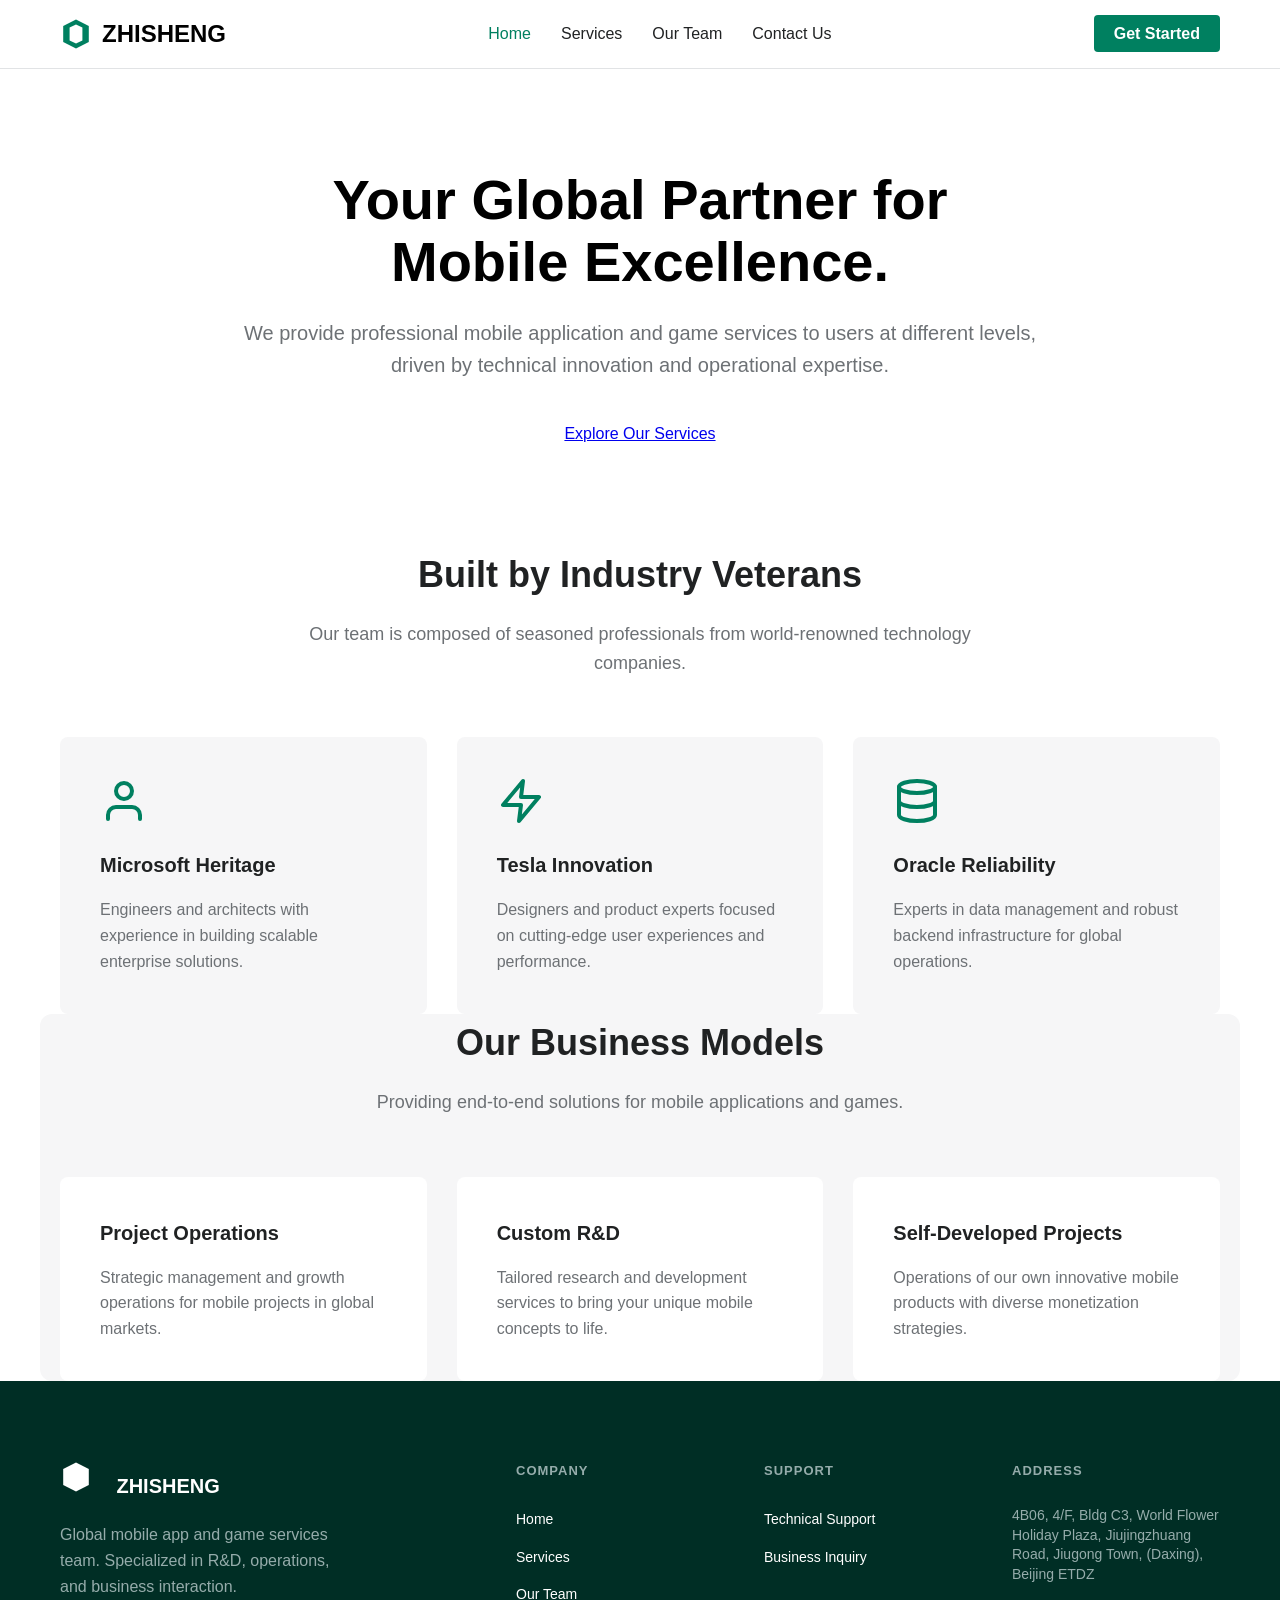
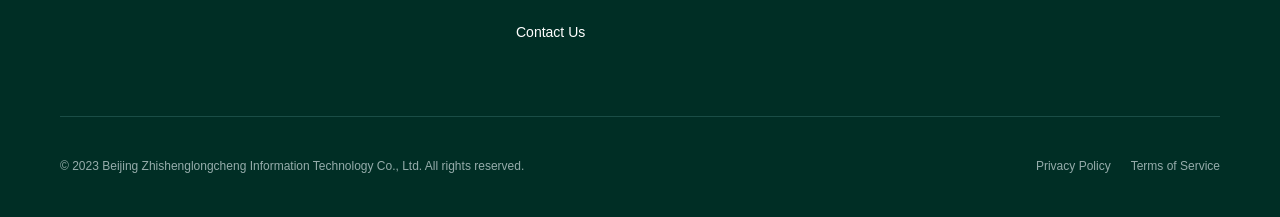
==== index.html @ 72139567 "work3" ====
<!DOCTYPE html>
<html lang="en">
<head>
    <meta charset="UTF-8">
    <meta name="viewport" content="width=device-width, initial-scale=1.0">
    <title>Zhisheng Longcheng | Global Mobile App & Game Services</title>
    <meta name="description" content="Beijing Zhishenglongcheng Information Technology Co., Ltd. provides world-class mobile app and game development, operations, and publishing services. Founded by veterans from Microsoft, Tesla, and Oracle.">
    <meta name="keywords" content="Mobile App Development, Game Publishing, Mobile Game Operations, Zhisheng Longcheng, Global IT Services, Microsoft, Tesla, Oracle">
    <link rel="stylesheet" href="css/style.css">
</head>
<body>
    <header>
        <nav class="container">
            <div class="logo">
                <a href="index.html">
                    <svg viewBox="0 0 100 100" xmlns="http://www.w3.org/2000/svg"><path d="M50 5L10 25V75L50 95L90 75V25L50 5Z" fill="#008060"/><path d="M50 20L30 30V70L50 80L70 70V30L50 20Z" fill="white"/></svg>
                    <span>ZHISHENG</span>
                </a>
            </div>
            <ul class="nav-links">
                <li><a href="index.html" class="active">Home</a></li>
                <li><a href="business.html">Services</a></li>
                <li><a href="team.html">Our Team</a></li>
                <li><a href="contact.html">Contact Us</a></li>
            </ul>
            <div class="header-cta">
                <a href="contact.html" class="btn">Get Started</a>
            </div>
        </nav>
    </header>

    <main>
        <section class="hero">
            <div class="container">
                <div class="hero-content">
                    <h1>Your Global Partner for Mobile Excellence.</h1>
                    <p>We provide professional mobile application and game services to users at different levels, driven by technical innovation and operational expertise.</p>
                    <div class="hero-cta">
                        <a href="business.html" class="btn">Explore Our Services</a>
                    </div>
                </div>
            </div>
        </section>

        <section class="intro container">
            <div class="section-header">
                <h2>Built by Industry Veterans</h2>
                <p>Our team is composed of seasoned professionals from world-renowned technology companies.</p>
            </div>
            <div class="grid-3">
                <div class="card">
                    <div class="icon">
                        <svg viewBox="0 0 24 24" fill="none" stroke="#008060" stroke-width="2" stroke-linecap="round" stroke-linejoin="round"><path d="M20 21v-2a4 4 0 0 0-4-4H8a4 4 0 0 0-4 4v2"/><circle cx="12" cy="7" r="4"/></svg>
                    </div>
                    <h3>Microsoft Heritage</h3>
                    <p>Engineers and architects with experience in building scalable enterprise solutions.</p>
                </div>
                <div class="card">
                    <div class="icon">
                        <svg viewBox="0 0 24 24" fill="none" stroke="#008060" stroke-width="2" stroke-linecap="round" stroke-linejoin="round"><polygon points="13 2 3 14 12 14 11 22 21 10 12 10 13 2"/></svg>
                    </div>
                    <h3>Tesla Innovation</h3>
                    <p>Designers and product experts focused on cutting-edge user experiences and performance.</p>
                </div>
                <div class="card">
                    <div class="icon">
                        <svg viewBox="0 0 24 24" fill="none" stroke="#008060" stroke-width="2" stroke-linecap="round" stroke-linejoin="round"><ellipse cx="12" cy="5" rx="9" ry="3"/><path d="M21 12c0 1.66-4 3-9 3s-9-1.34-9-3"/><path d="M3 5v14c0 1.66 4 3 9 3s9-1.34 9-3V5"/></svg>
                    </div>
                    <h3>Oracle Reliability</h3>
                    <p>Experts in data management and robust backend infrastructure for global operations.</p>
                </div>
            </div>
        </section>

        <section class="business-overview container" style="background-color: #f6f6f7; border-radius: 12px;">
            <div class="section-header">
                <h2>Our Business Models</h2>
                <p>Providing end-to-end solutions for mobile applications and games.</p>
            </div>
            <div class="grid-3">
                <div class="card" style="background-color: white;">
                    <h3>Project Operations</h3>
                    <p>Strategic management and growth operations for mobile projects in global markets.</p>
                </div>
                <div class="card" style="background-color: white;">
                    <h3>Custom R&D</h3>
                    <p>Tailored research and development services to bring your unique mobile concepts to life.</p>
                </div>
                <div class="card" style="background-color: white;">
                    <h3>Self-Developed Projects</h3>
                    <p>Operations of our own innovative mobile products with diverse monetization strategies.</p>
                </div>
            </div>
        </section>
    </main>

    <footer>
        <div class="container">
            <div class="footer-top">
                <div class="footer-brand">
                    <div class="logo">
                        <svg viewBox="0 0 100 100" xmlns="http://www.w3.org/2000/svg" style="fill: white;"><path d="M50 5L10 25V75L50 95L90 75V25L50 5Z"/></svg>
                        <span style="color: white; font-weight: 800; font-size: 20px; margin-left: 10px;">ZHISHENG</span>
                    </div>
                    <p>Global mobile app and game services team. Specialized in R&D, operations, and business interaction.</p>
                </div>
                <div class="footer-col">
                    <h4>Company</h4>
                    <ul>
                        <li><a href="index.html">Home</a></li>
                        <li><a href="business.html">Services</a></li>
                        <li><a href="team.html">Our Team</a></li>
                        <li><a href="contact.html">Contact Us</a></li>
                    </ul>
                </div>
                <div class="footer-col">
                    <h4>Support</h4>
                    <ul>
                        <li><a href="mailto:support@zhishenglc.com">Technical Support</a></li>
                        <li><a href="mailto:liunian@zhishenglc.com">Business Inquiry</a></li>
                    </ul>
                </div>
                <div class="footer-col">
                    <h4>Address</h4>
                    <p style="font-size: 14px; color: #95acab; line-height: 1.4;">4B06, 4/F, Bldg C3, World Flower Holiday Plaza, Jiujingzhuang Road, Jiugong Town, (Daxing), Beijing ETDZ</p>
                </div>
            </div>
            <div class="footer-bottom">
                <p>&copy; 2023 Beijing Zhishenglongcheng Information Technology Co., Ltd. All rights reserved.</p>
                <div class="footer-legal">
                    <a href="privacy.html">Privacy Policy</a>
                    <a href="terms.html">Terms of Service</a>
                </div>
            </div>
        </div>
    </footer>
    <script src="js/script.js"></script>
</body>
</html>
---- css/style.css ----
/* Shopify-inspired Design System */
:root {
    --primary-color: #008060;
    --primary-hover: #004d3d;
    --black: #000000;
    --white: #ffffff;
    --gray-light: #f6f6f7;
    --gray-medium: #6d7175;
    --text-main: #202223;
    --footer-bg: #002e25;
    --font-family: -apple-system, BlinkMacSystemFont, "Segoe UI", Roboto, Helvetica, Arial, sans-serif;
}

* {
    margin: 0;
    padding: 0;
    box-sizing: border-box;
}

body {
    font-family: var(--font-family);
    color: var(--text-main);
    line-height: 1.6;
    background-color: var(--white);
    -webkit-font-smoothing: antialiased;
}

.container {
    max-width: 1200px;
    margin: 0 auto;
    padding: 0 20px;
}

/* Header */
header {
    background-color: var(--white);
    padding: 15px 0;
    position: sticky;
    top: 0;
    z-index: 1000;
    border-bottom: 1px solid #e1e3e5;
}

nav {
    display: flex;
    justify-content: space-between;
    align-items: center;
}

.logo a {
    text-decoration: none;
    font-weight: 800;
    font-size: 24px;
    color: var(--black);
    display: flex;
    align-items: center;
}

.logo svg {
    height: 32px;
    margin-right: 10px;
    fill: var(--primary-color);
}

.nav-links {
    display: flex;
    list-style: none;
    gap: 30px;
}

.nav-links a {
    text-decoration: none;
    color: var(--text-main);
    font-weight: 500;
    font-size: 16px;
    transition: color 0.2s;
}

.nav-links a:hover, .nav-links a.active {
    color: var(--primary-color);
}

.header-cta .btn {
    background-color: var(--primary-color);
    color: var(--white);
    padding: 10px 20px;
    border-radius: 4px;
    text-decoration: none;
    font-weight: 700;
    transition: background-color 0.2s;
}

.header-cta .btn:hover {
    background-color: var(--primary-hover);
}

/* Hero Section */
.hero {
    padding: 100px 0;
    background-color: var(--white);
}

.hero-content {
    text-align: center;
    max-width: 800px;
    margin: 0 auto;
}

.hero-content h1 {
    font-size: 56px;
    font-weight: 800;
    line-height: 1.1;
    margin-bottom: 24px;
    color: var(--black);
}

.hero-content p {
    font-size: 20px;
    color: var(--gray-medium);
    margin-bottom: 40px;
}

/* Sections */
section {
    padding: 100px 0;
}

.section-header {
    text-align: center;
    margin-bottom: 60px;
}

.section-header h2 {
    font-size: 36px;
    font-weight: 800;
    margin-bottom: 16px;
}

.section-header p {
    font-size: 18px;
    color: var(--gray-medium);
    max-width: 700px;
    margin: 0 auto;
}

/* Grid Layouts */
.grid-3 {
    display: grid;
    grid-template-columns: repeat(3, 1fr);
    gap: 30px;
}

.card {
    background-color: var(--gray-light);
    padding: 40px;
    border-radius: 8px;
    text-align: left;
    transition: transform 0.2s;
}

.card:hover {
    transform: translateY(-5px);
}

.card .icon {
    width: 48px;
    height: 48px;
    margin-bottom: 24px;
}

.card h3 {
    font-size: 20px;
    font-weight: 700;
    margin-bottom: 16px;
}

.card p {
    color: var(--gray-medium);
}

/* Footer */
footer {
    background-color: var(--footer-bg);
    color: var(--white);
    padding: 80px 0 40px;
}

.footer-top {
    display: grid;
    grid-template-columns: 2fr 1fr 1fr 1fr;
    gap: 40px;
    padding-bottom: 60px;
    border-bottom: 1px solid #1a4d46;
}

.footer-brand p {
    margin-top: 20px;
    color: #95acab;
    max-width: 300px;
}

.footer-col h4 {
    font-size: 13px;
    text-transform: uppercase;
    letter-spacing: 1px;
    margin-bottom: 24px;
    color: #95acab;
}

.footer-col ul {
    list-style: none;
}

.footer-col li {
    margin-bottom: 12px;
}

.footer-col a {
    color: var(--white);
    text-decoration: none;
    font-size: 14px;
    transition: opacity 0.2s;
}

.footer-col a:hover {
    opacity: 0.7;
}

.footer-bottom {
    padding-top: 40px;
    display: flex;
    justify-content: space-between;
    align-items: center;
    font-size: 12px;
    color: #95acab;
}

.footer-legal {
    display: flex;
    gap: 20px;
}

.footer-legal a {
    color: inherit;
    text-decoration: none;
}

@media (max-width: 992px) {
    .grid-3 { grid-template-columns: 1fr; }
    .footer-top { grid-template-columns: 1fr 1fr; }
}

@media (max-width: 768px) {
    .nav-links { display: none; }
    .hero-content h1 { font-size: 40px; }
}
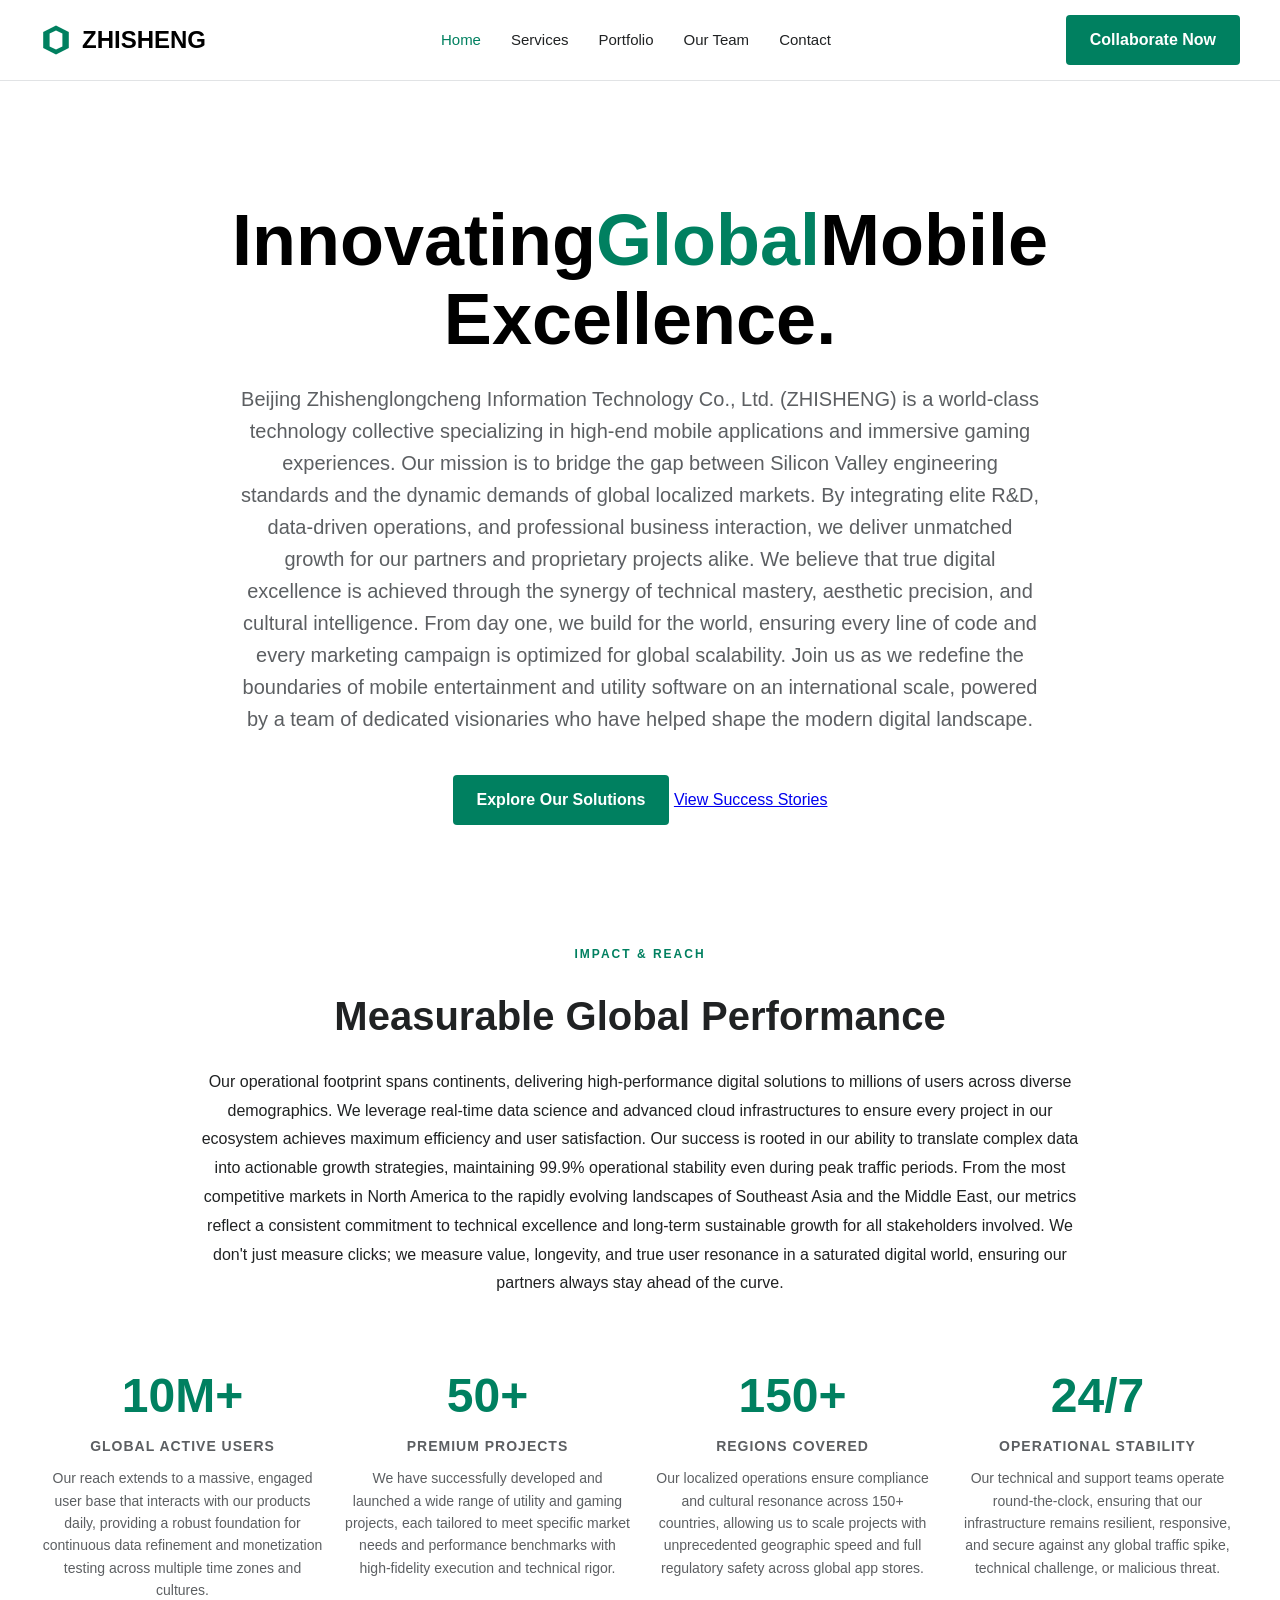
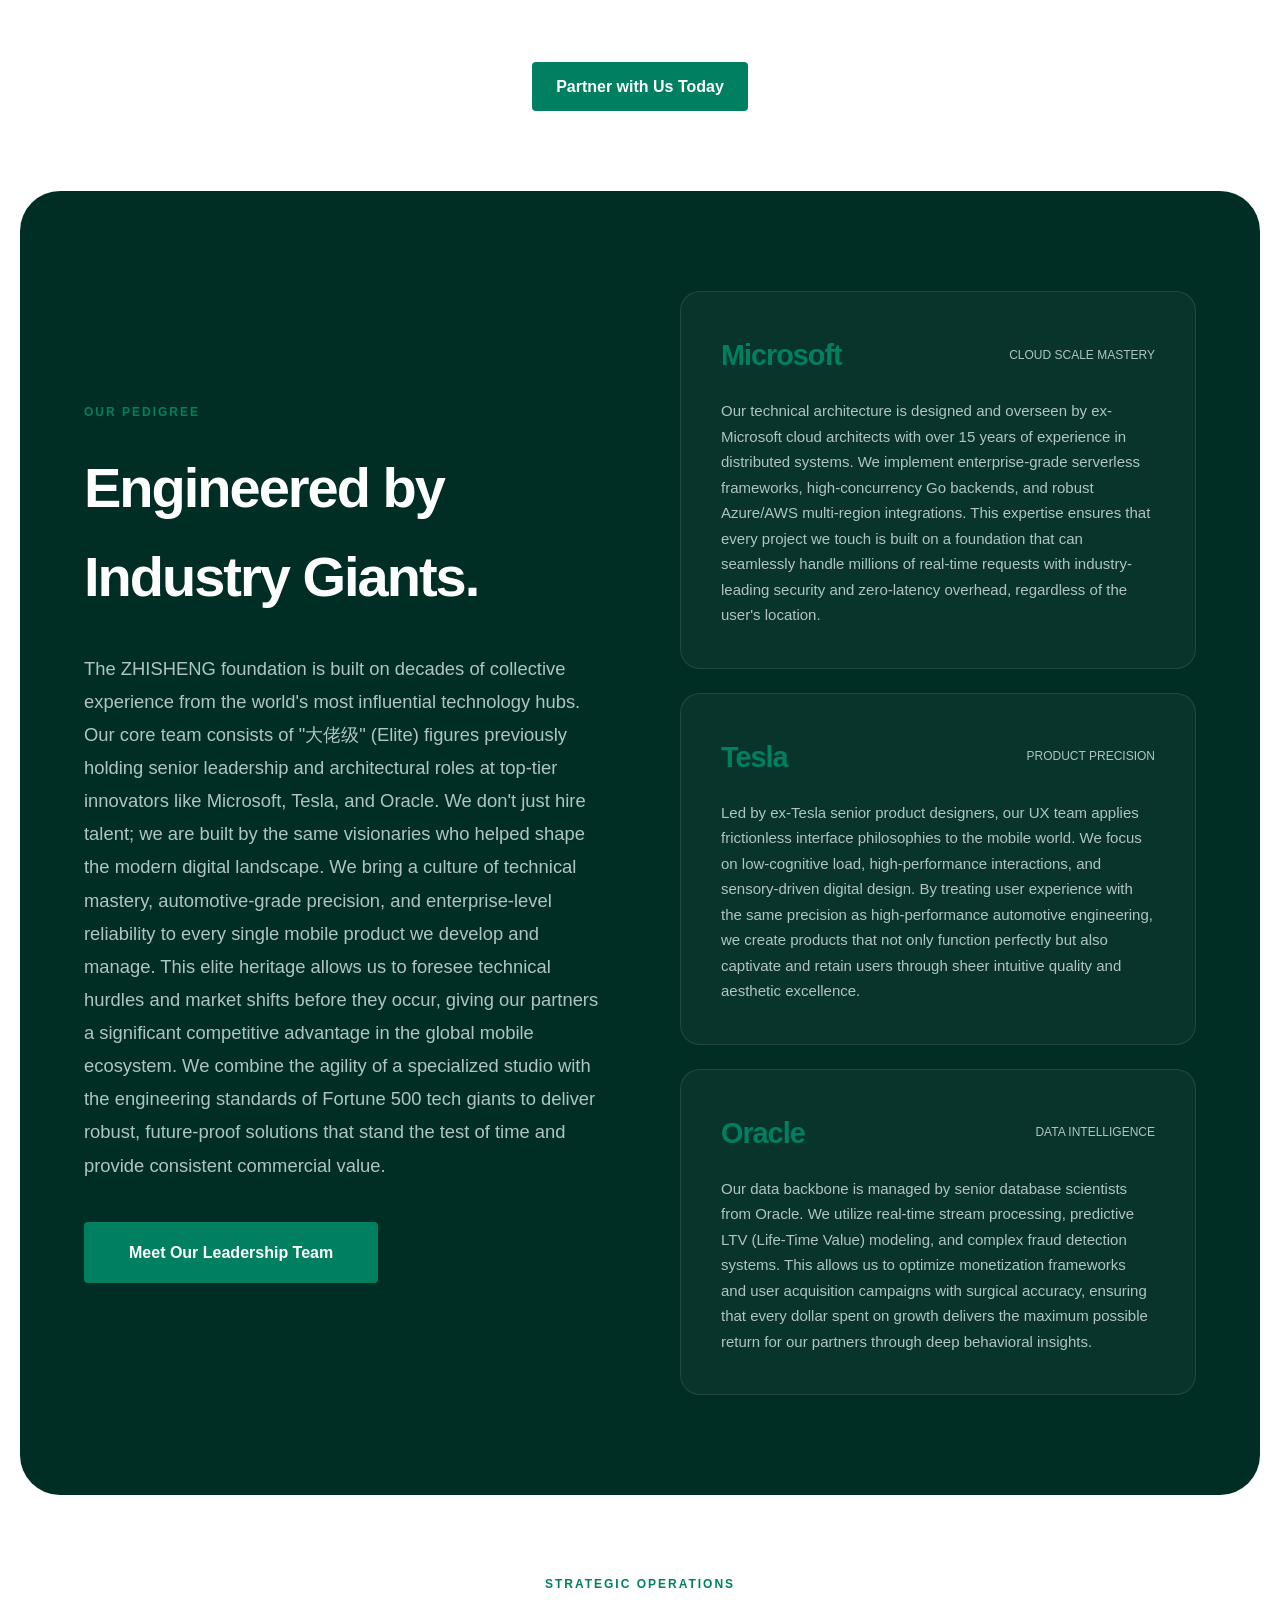
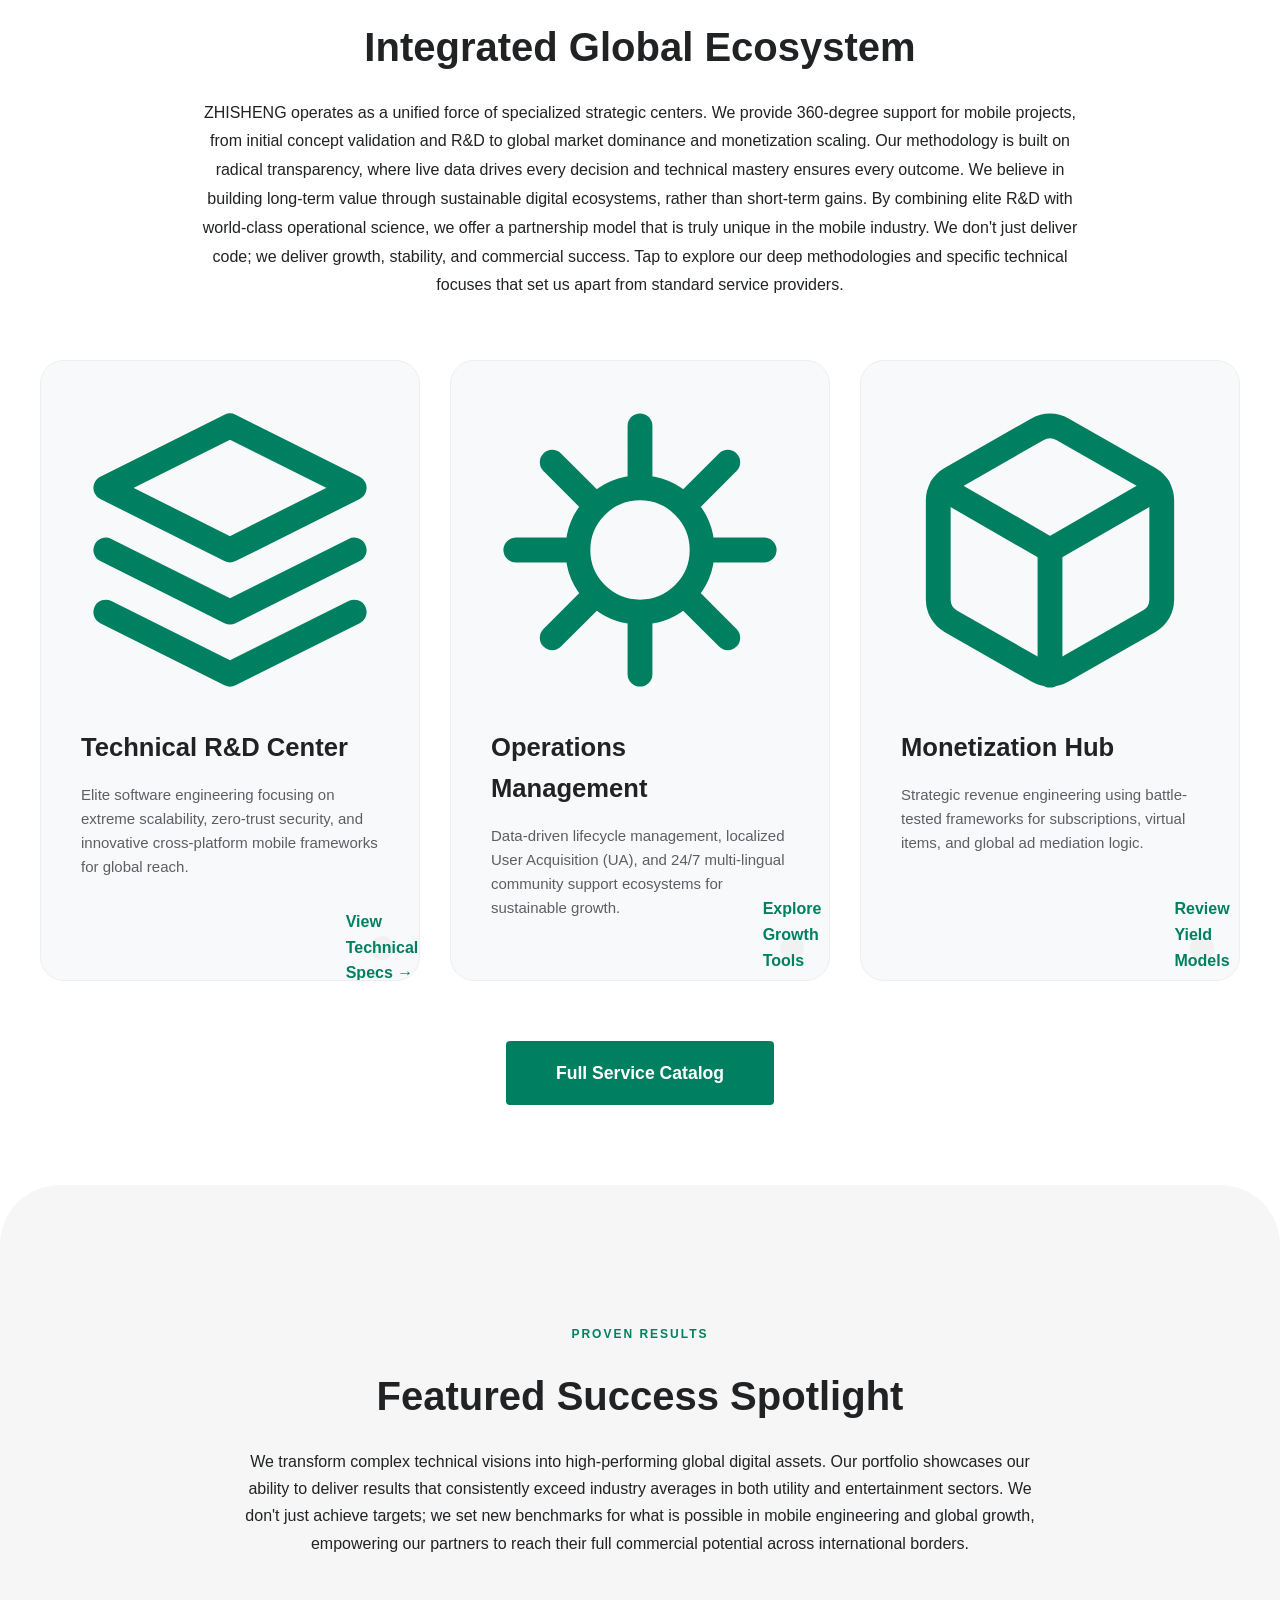
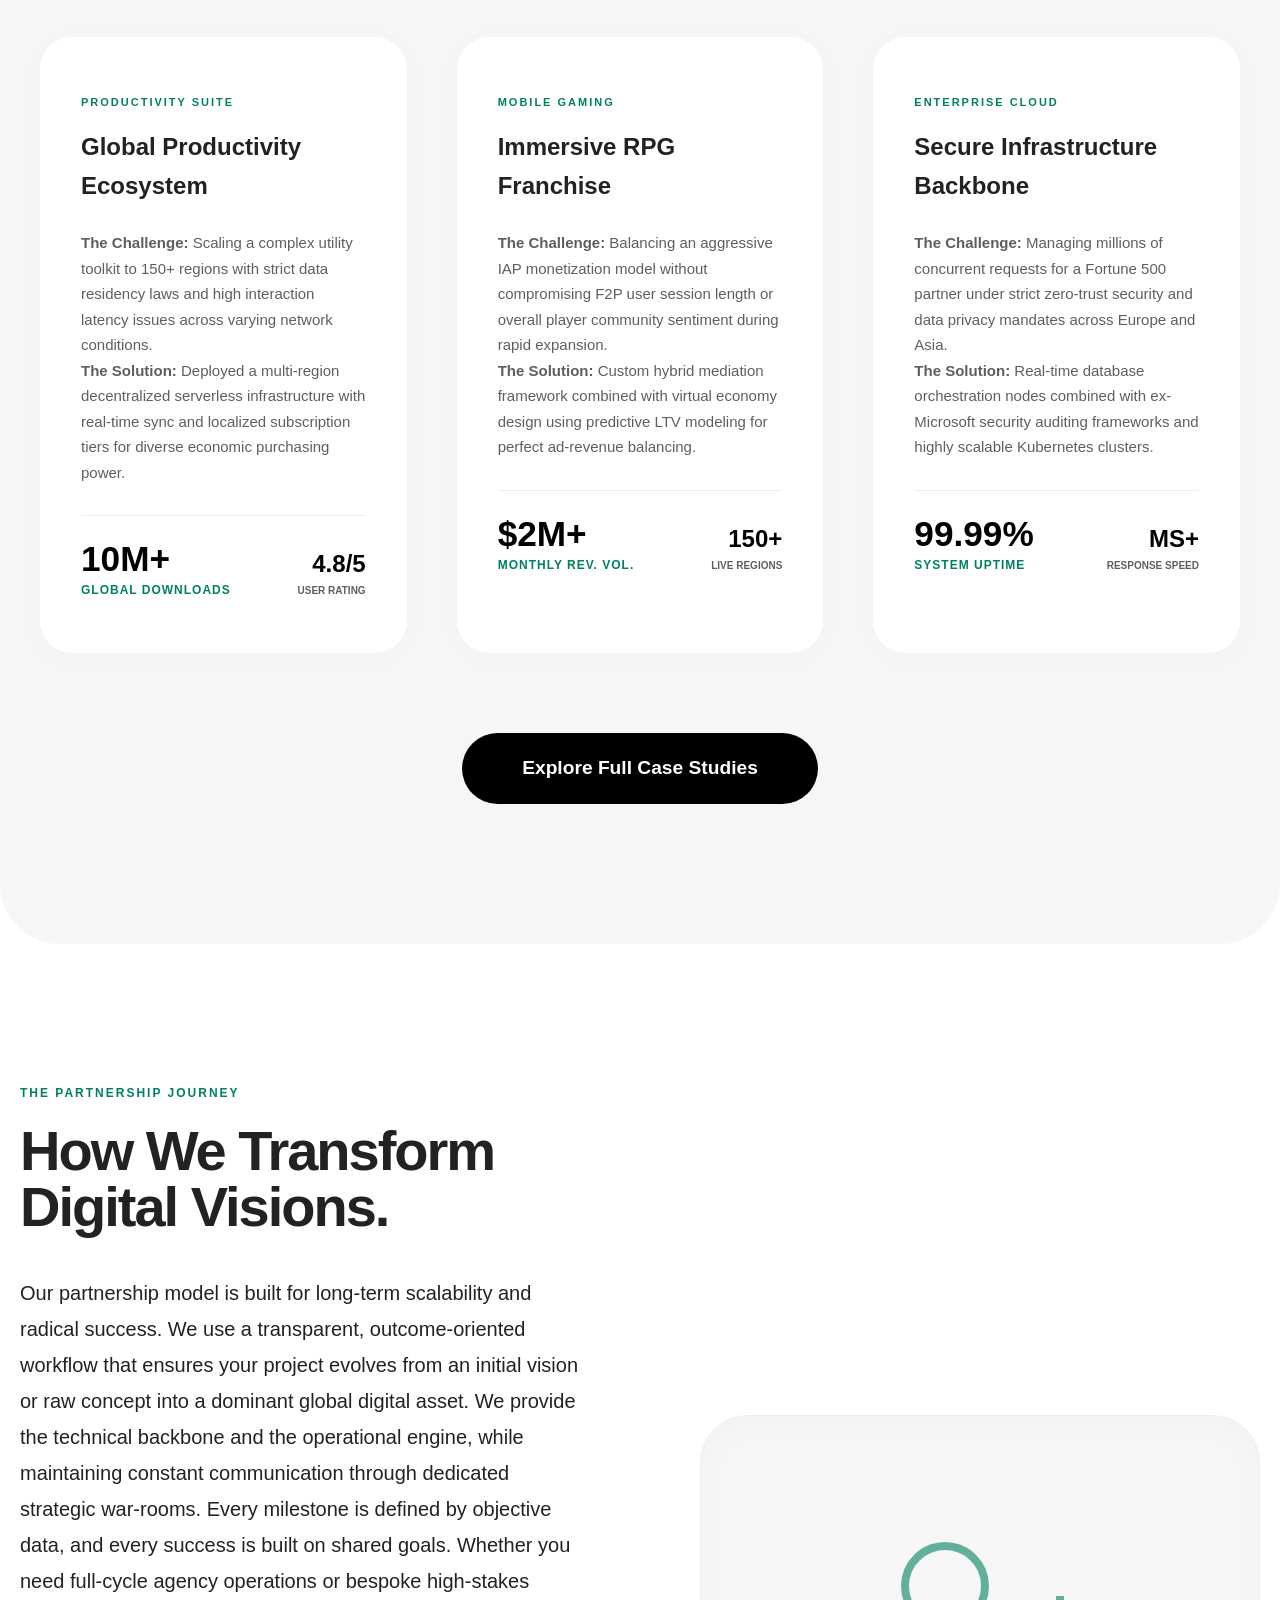
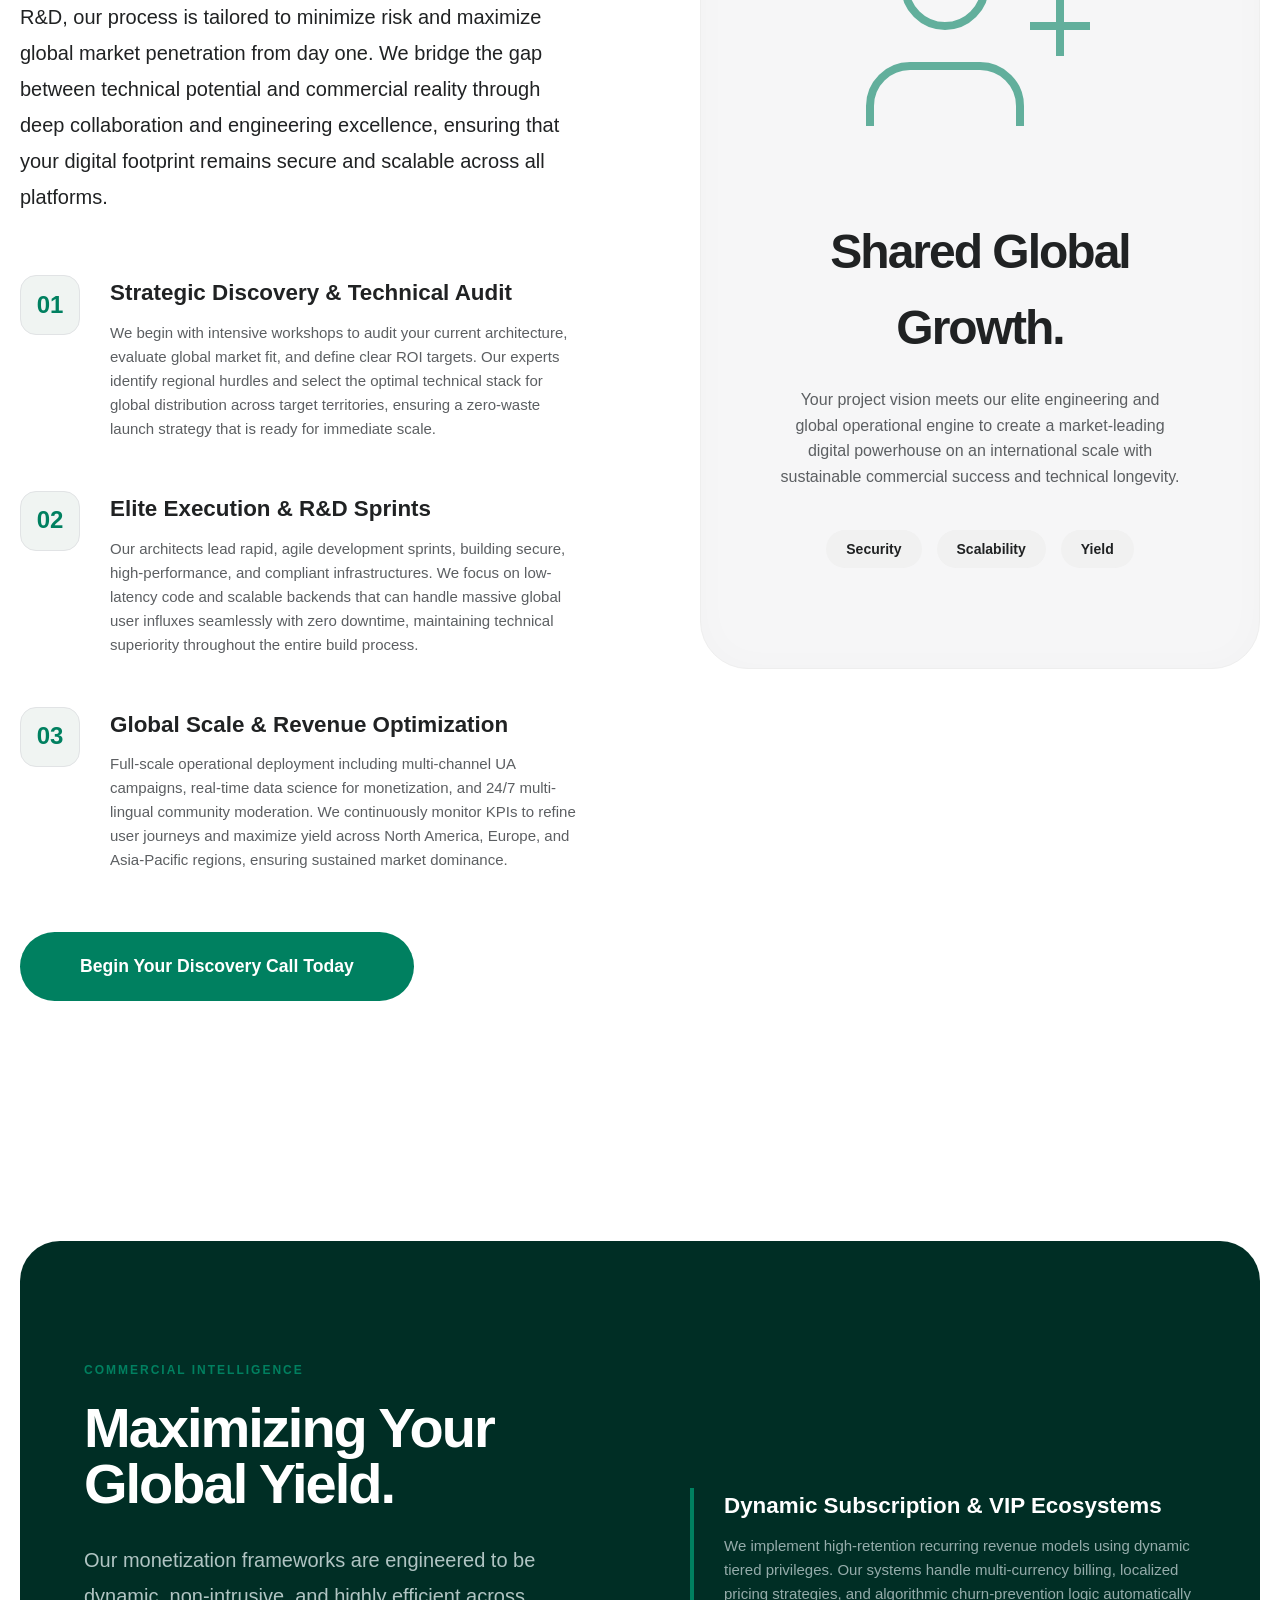
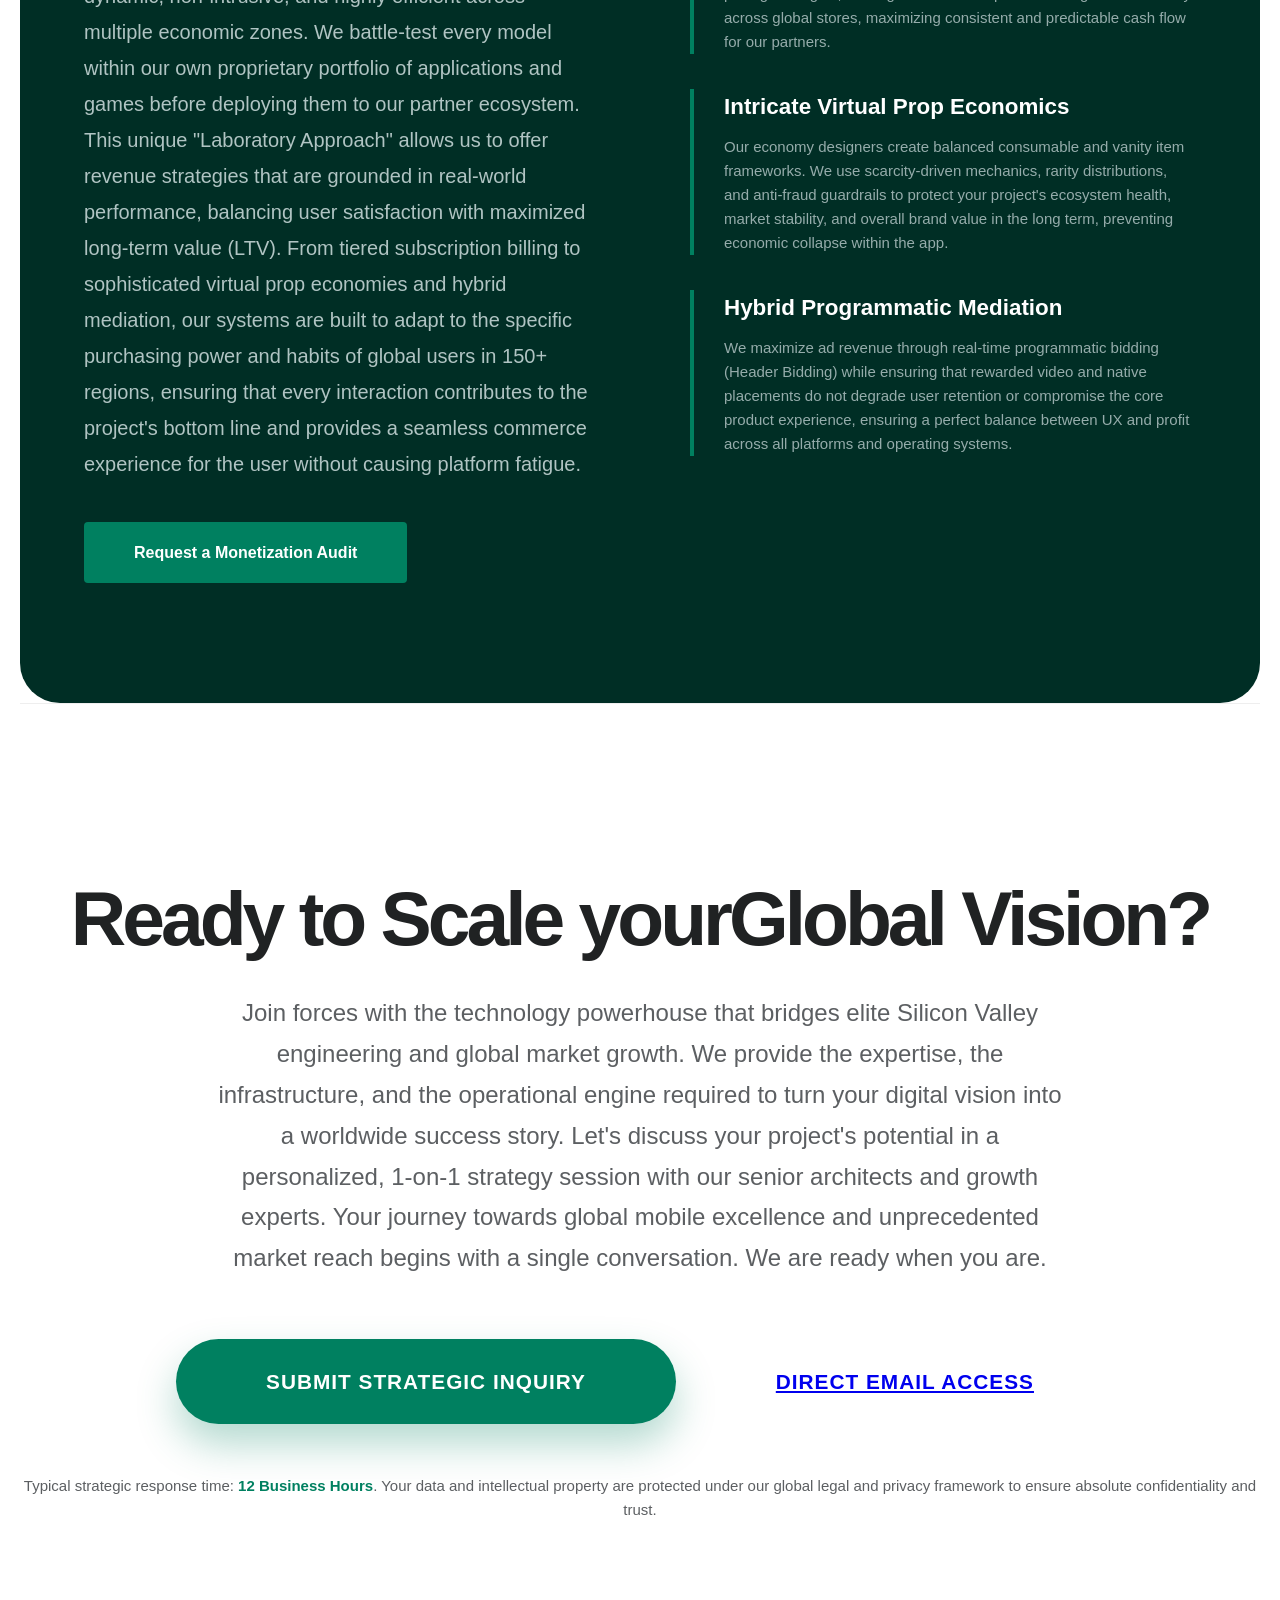
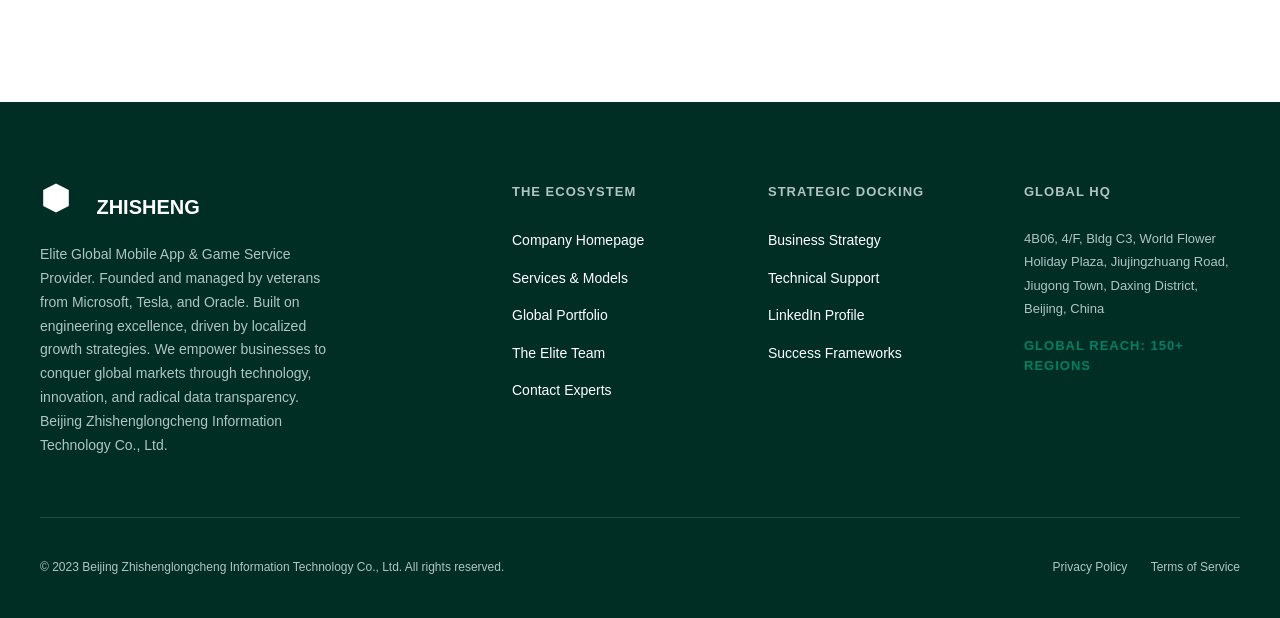
==== commit e9b1b111: "Revise" ====
--- a/index.html
+++ b/index.html
@@ -3,94 +3,387 @@
 <head>
     <meta charset="UTF-8">
     <meta name="viewport" content="width=device-width, initial-scale=1.0">
-    <title>Zhisheng Longcheng | Global Mobile App & Game Services</title>
-    <meta name="description" content="Beijing Zhishenglongcheng Information Technology Co., Ltd. provides world-class mobile app and game development, operations, and publishing services. Founded by veterans from Microsoft, Tesla, and Oracle.">
-    <meta name="keywords" content="Mobile App Development, Game Publishing, Mobile Game Operations, Zhisheng Longcheng, Global IT Services, Microsoft, Tesla, Oracle">
+    <title>ZHISHENG | Global Elite Mobile App & Game Service Provider</title>
+    <meta name="description" content="Beijing Zhishenglongcheng (ZHISHENG) is a premier technology team providing global mobile app and game development, operations, and publishing services. Managed by senior veterans from Microsoft, Tesla, and Oracle.">
+    <meta name="keywords" content="Mobile Development, Global Operations, Game Publishing, Microsoft Tesla Oracle Alumni, App Monetization, ZHISHENG, Mobile Game Studio, App R&D, Technical Architecture, Global UA">
+
+    <!-- Open Graph / Facebook -->
+    <meta property="og:type" content="website">
+    <meta property="og:url" content="https://zhishenglc.com/">
+    <meta property="og:title" content="ZHISHENG | Global Mobile App & Game Excellence">
+    <meta property="og:description" content="Elite engineering and strategic operations for the global mobile ecosystem. Built by veterans from Microsoft, Tesla, and Oracle.">
+    <meta property="og:image" content="https://zhishenglc.com/svg/logo.svg">
+
+    <!-- Twitter -->
+    <meta property="twitter:card" content="summary_large_image">
+    <meta property="twitter:url" content="https://zhishenglc.com/">
+    <meta property="twitter:title" content="ZHISHENG | Global Mobile App & Game Excellence">
+    <meta property="twitter:description" content="Elite engineering and strategic operations for the global mobile ecosystem. Built by veterans from Microsoft, Tesla, and Oracle.">
+    <meta property="twitter:image" content="https://zhishenglc.com/svg/logo.svg">
+
+    <!-- Favicon -->
+    <link rel="icon" type="image/svg+xml" href="svg/logo.svg">
+    <link rel="alternate icon" href="favicon.ico">
+
     <link rel="stylesheet" href="css/style.css">
+
+    <!-- Structured Data -->
+    <script type="application/ld+json">
+    {
+      "@context": "https://schema.org",
+      "@type": "Organization",
+      "name": "Beijing Zhishenglongcheng Information Technology Co., Ltd.",
+      "alternateName": "ZHISHENG",
+      "url": "https://zhishenglc.com",
+      "logo": "https://zhishenglc.com/svg/logo.svg",
+      "contactPoint": [
+        {
+          "@type": "ContactPoint",
+          "email": "liunian@zhishenglc.com",
+          "contactType": "sales",
+          "areaServed": "Worldwide"
+        },
+        {
+          "@type": "ContactPoint",
+          "email": "support@zhishenglc.com",
+          "contactType": "technical support",
+          "areaServed": "Worldwide"
+        }
+      ],
+      "address": {
+        "@type": "PostalAddress",
+        "streetAddress": "4B06, 4/F, Bldg C3, World Flower Holiday Plaza, Jiujingzhuang Road, Jiugong Town, (Daxing), Beijing ETDZ",
+        "addressLocality": "Beijing",
+        "addressCountry": "CN"
+      }
+    }
+    </script>
 </head>
 <body>
-    <header>
+    <header id="main-header">
         <nav class="container">
             <div class="logo">
                 <a href="index.html">
-                    <svg viewBox="0 0 100 100" xmlns="http://www.w3.org/2000/svg"><path d="M50 5L10 25V75L50 95L90 75V25L50 5Z" fill="#008060"/><path d="M50 20L30 30V70L50 80L70 70V30L50 20Z" fill="white"/></svg>
+                    <svg viewBox="0 0 100 100" xmlns="http://www.w3.org/2000/svg" aria-hidden="true"><path d="M50 5L10 25V75L50 95L90 75V25L50 5Z" fill="#008060"/><path d="M50 20L30 30V70L50 80L70 70V30L50 20Z" fill="white"/></svg>
                     <span>ZHISHENG</span>
                 </a>
             </div>
+
+            <button class="menu-toggle" aria-label="Toggle navigation" aria-expanded="false">
+                <span></span>
+                <span></span>
+                <span></span>
+            </button>
+
             <ul class="nav-links">
                 <li><a href="index.html" class="active">Home</a></li>
                 <li><a href="business.html">Services</a></li>
+                <li><a href="cases.html">Portfolio</a></li>
                 <li><a href="team.html">Our Team</a></li>
-                <li><a href="contact.html">Contact Us</a></li>
+                <li><a href="contact.html">Contact</a></li>
             </ul>
             <div class="header-cta">
-                <a href="contact.html" class="btn">Get Started</a>
+                <a href="contact.html" class="btn">Collaborate Now</a>
             </div>
         </nav>
     </header>
 
     <main>
-        <section class="hero">
+        <!-- 1. Hero Section -->
+        <section class="hero reveal">
             <div class="container">
                 <div class="hero-content">
-                    <h1>Your Global Partner for Mobile Excellence.</h1>
-                    <p>We provide professional mobile application and game services to users at different levels, driven by technical innovation and operational expertise.</p>
-                    <div class="hero-cta">
-                        <a href="business.html" class="btn">Explore Our Services</a>
-                    </div>
-                </div>
-            </div>
-        </section>
-
-        <section class="intro container">
+                    <h1 class="hero-title">Innovating<span>Global</span>Mobile Excellence.</h1>
+                    <p class="hero-subtitle">Beijing Zhishenglongcheng Information Technology Co., Ltd. (ZHISHENG) is a world-class technology collective specializing in high-end mobile applications and immersive gaming experiences. Our mission is to bridge the gap between Silicon Valley engineering standards and the dynamic demands of global localized markets. By integrating elite R&D, data-driven operations, and professional business interaction, we deliver unmatched growth for our partners and proprietary projects alike. We believe that true digital excellence is achieved through the synergy of technical mastery, aesthetic precision, and cultural intelligence. From day one, we build for the world, ensuring every line of code and every marketing campaign is optimized for global scalability. Join us as we redefine the boundaries of mobile entertainment and utility software on an international scale, powered by a team of dedicated visionaries who have helped shape the modern digital landscape.</p>
+                    <div class="hero-btns">
+                        <a href="business.html" class="btn">Explore Our Solutions</a>
+                        <a href="cases.html" class="btn-outline">View Success Stories</a>
+                    </div>
+                </div>
+            </div>
+        </section>
+
+        <!-- 2. Impact & Stats Section -->
+        <section class="stats container reveal">
             <div class="section-header">
-                <h2>Built by Industry Veterans</h2>
-                <p>Our team is composed of seasoned professionals from world-renowned technology companies.</p>
-            </div>
-            <div class="grid-3">
-                <div class="card">
-                    <div class="icon">
-                        <svg viewBox="0 0 24 24" fill="none" stroke="#008060" stroke-width="2" stroke-linecap="round" stroke-linejoin="round"><path d="M20 21v-2a4 4 0 0 0-4-4H8a4 4 0 0 0-4 4v2"/><circle cx="12" cy="7" r="4"/></svg>
-                    </div>
-                    <h3>Microsoft Heritage</h3>
-                    <p>Engineers and architects with experience in building scalable enterprise solutions.</p>
-                </div>
-                <div class="card">
-                    <div class="icon">
-                        <svg viewBox="0 0 24 24" fill="none" stroke="#008060" stroke-width="2" stroke-linecap="round" stroke-linejoin="round"><polygon points="13 2 3 14 12 14 11 22 21 10 12 10 13 2"/></svg>
-                    </div>
-                    <h3>Tesla Innovation</h3>
-                    <p>Designers and product experts focused on cutting-edge user experiences and performance.</p>
-                </div>
-                <div class="card">
-                    <div class="icon">
-                        <svg viewBox="0 0 24 24" fill="none" stroke="#008060" stroke-width="2" stroke-linecap="round" stroke-linejoin="round"><ellipse cx="12" cy="5" rx="9" ry="3"/><path d="M21 12c0 1.66-4 3-9 3s-9-1.34-9-3"/><path d="M3 5v14c0 1.66 4 3 9 3s9-1.34 9-3V5"/></svg>
-                    </div>
-                    <h3>Oracle Reliability</h3>
-                    <p>Experts in data management and robust backend infrastructure for global operations.</p>
-                </div>
-            </div>
-        </section>
-
-        <section class="business-overview container" style="background-color: #f6f6f7; border-radius: 12px;">
+                <span class="label">Impact & Reach</span>
+                <h2>Measurable Global Performance</h2>
+                <p style="max-width: 900px; margin: 20px auto; line-height: 1.8;">Our operational footprint spans continents, delivering high-performance digital solutions to millions of users across diverse demographics. We leverage real-time data science and advanced cloud infrastructures to ensure every project in our ecosystem achieves maximum efficiency and user satisfaction. Our success is rooted in our ability to translate complex data into actionable growth strategies, maintaining 99.9% operational stability even during peak traffic periods. From the most competitive markets in North America to the rapidly evolving landscapes of Southeast Asia and the Middle East, our metrics reflect a consistent commitment to technical excellence and long-term sustainable growth for all stakeholders involved. We don't just measure clicks; we measure value, longevity, and true user resonance in a saturated digital world, ensuring our partners always stay ahead of the curve.</p>
+            </div>
+            <div class="grid-4">
+                <div class="stat-item reveal">
+                    <div class="stat-num">10M+</div>
+                    <div class="stat-label">Global Active Users</div>
+                    <p style="font-size: 14px; margin-top: 10px; color: var(--gray-medium);">Our reach extends to a massive, engaged user base that interacts with our products daily, providing a robust foundation for continuous data refinement and monetization testing across multiple time zones and cultures.</p>
+                </div>
+                <div class="stat-item reveal">
+                    <div class="stat-num">50+</div>
+                    <div class="stat-label">Premium Projects</div>
+                    <p style="font-size: 14px; margin-top: 10px; color: var(--gray-medium);">We have successfully developed and launched a wide range of utility and gaming projects, each tailored to meet specific market needs and performance benchmarks with high-fidelity execution and technical rigor.</p>
+                </div>
+                <div class="stat-item reveal">
+                    <div class="stat-num">150+</div>
+                    <div class="stat-label">Regions Covered</div>
+                    <p style="font-size: 14px; margin-top: 10px; color: var(--gray-medium);">Our localized operations ensure compliance and cultural resonance across 150+ countries, allowing us to scale projects with unprecedented geographic speed and full regulatory safety across global app stores.</p>
+                </div>
+                <div class="stat-item reveal">
+                    <div class="stat-num">24/7</div>
+                    <div class="stat-label">Operational Stability</div>
+                    <p style="font-size: 14px; margin-top: 10px; color: var(--gray-medium);">Our technical and support teams operate round-the-clock, ensuring that our infrastructure remains resilient, responsive, and secure against any global traffic spike, technical challenge, or malicious threat.</p>
+                </div>
+            </div>
+            <div style="text-align: center; margin-top: 60px;">
+                <a href="contact.html" class="cta-button">Partner with Us Today</a>
+            </div>
+        </section>
+
+        <!-- 3. Pedigree Showcase (Elite Trust Factors) -->
+        <section class="pedigree-showcase container reveal" style="background: #002e25; color: white; border-radius: 40px; padding: 100px 5vw; margin: 80px auto;">
+            <div class="grid-2" style="align-items: center; gap: 80px;">
+                <div>
+                    <span class="label" style="color: var(--primary-color);">Our Pedigree</span>
+                    <h2 style="color: white; font-size: 3.5rem; letter-spacing: -2px;">Engineered by Industry Giants.</h2>
+                    <p style="color: #b0c4c3; font-size: 1.15rem; margin-top: 30px; line-height: 1.8;">The ZHISHENG foundation is built on decades of collective experience from the world's most influential technology hubs. Our core team consists of "大佬级" (Elite) figures previously holding senior leadership and architectural roles at top-tier innovators like Microsoft, Tesla, and Oracle. We don't just hire talent; we are built by the same visionaries who helped shape the modern digital landscape. We bring a culture of technical mastery, automotive-grade precision, and enterprise-level reliability to every single mobile product we develop and manage. This elite heritage allows us to foresee technical hurdles and market shifts before they occur, giving our partners a significant competitive advantage in the global mobile ecosystem. We combine the agility of a specialized studio with the engineering standards of Fortune 500 tech giants to deliver robust, future-proof solutions that stand the test of time and provide consistent commercial value.</p>
+                    <a href="team.html" class="btn" style="margin-top: 40px; background: var(--primary-color); border: none; padding: 18px 45px;">Meet Our Leadership Team</a>
+                </div>
+                <div class="pedigree-details" style="display: grid; grid-template-columns: 1fr; gap: 24px;">
+                    <div class="card reveal" style="background: rgba(255,255,255,0.03); border: 1px solid rgba(255,255,255,0.1); padding: 40px; border-radius: 20px; transition: var(--transition-base);">
+                        <div style="display: flex; justify-content: space-between; align-items: center; margin-bottom: 20px;">
+                            <span style="font-weight: 900; font-size: 1.8rem; color: var(--primary-color); letter-spacing: -1px;">Microsoft</span>
+                            <span style="font-size: 12px; color: #b0c4c3; text-transform: uppercase;">Cloud Scale Mastery</span>
+                        </div>
+                        <p style="color: #b0c4c3; font-size: 15px; margin: 0; line-height: 1.7;">Our technical architecture is designed and overseen by ex-Microsoft cloud architects with over 15 years of experience in distributed systems. We implement enterprise-grade serverless frameworks, high-concurrency Go backends, and robust Azure/AWS multi-region integrations. This expertise ensures that every project we touch is built on a foundation that can seamlessly handle millions of real-time requests with industry-leading security and zero-latency overhead, regardless of the user's location.</p>
+                    </div>
+                    <div class="card reveal" style="background: rgba(255,255,255,0.03); border: 1px solid rgba(255,255,255,0.1); padding: 40px; border-radius: 20px; transition: var(--transition-base);">
+                        <div style="display: flex; justify-content: space-between; align-items: center; margin-bottom: 20px;">
+                            <span style="font-weight: 900; font-size: 1.8rem; color: var(--primary-color); letter-spacing: -1px;">Tesla</span>
+                            <span style="font-size: 12px; color: #b0c4c3; text-transform: uppercase;">Product Precision</span>
+                        </div>
+                        <p style="color: #b0c4c3; font-size: 15px; margin: 0; line-height: 1.7;">Led by ex-Tesla senior product designers, our UX team applies frictionless interface philosophies to the mobile world. We focus on low-cognitive load, high-performance interactions, and sensory-driven digital design. By treating user experience with the same precision as high-performance automotive engineering, we create products that not only function perfectly but also captivate and retain users through sheer intuitive quality and aesthetic excellence.</p>
+                    </div>
+                    <div class="card reveal" style="background: rgba(255,255,255,0.03); border: 1px solid rgba(255,255,255,0.1); padding: 40px; border-radius: 20px; transition: var(--transition-base);">
+                        <div style="display: flex; justify-content: space-between; align-items: center; margin-bottom: 20px;">
+                            <span style="font-weight: 900; font-size: 1.8rem; color: var(--primary-color); letter-spacing: -1px;">Oracle</span>
+                            <span style="font-size: 12px; color: #b0c4c3; text-transform: uppercase;">Data Intelligence</span>
+                        </div>
+                        <p style="color: #b0c4c3; font-size: 15px; margin: 0; line-height: 1.7;">Our data backbone is managed by senior database scientists from Oracle. We utilize real-time stream processing, predictive LTV (Life-Time Value) modeling, and complex fraud detection systems. This allows us to optimize monetization frameworks and user acquisition campaigns with surgical accuracy, ensuring that every dollar spent on growth delivers the maximum possible return for our partners through deep behavioral insights.</p>
+                    </div>
+                </div>
+            </div>
+        </section>
+
+        <!-- 4. Deep Service Methodology (Expandable Lists) -->
+        <section class="values container reveal">
             <div class="section-header">
-                <h2>Our Business Models</h2>
-                <p>Providing end-to-end solutions for mobile applications and games.</p>
-            </div>
-            <div class="grid-3">
-                <div class="card" style="background-color: white;">
-                    <h3>Project Operations</h3>
-                    <p>Strategic management and growth operations for mobile projects in global markets.</p>
-                </div>
-                <div class="card" style="background-color: white;">
-                    <h3>Custom R&D</h3>
-                    <p>Tailored research and development services to bring your unique mobile concepts to life.</p>
-                </div>
-                <div class="card" style="background-color: white;">
-                    <h3>Self-Developed Projects</h3>
-                    <p>Operations of our own innovative mobile products with diverse monetization strategies.</p>
-                </div>
-            </div>
+                <span class="label">Strategic Operations</span>
+                <h2>Integrated Global Ecosystem</h2>
+                <p style="max-width: 900px; margin: 20px auto; line-height: 1.8;">ZHISHENG operates as a unified force of specialized strategic centers. We provide 360-degree support for mobile projects, from initial concept validation and R&D to global market dominance and monetization scaling. Our methodology is built on radical transparency, where live data drives every decision and technical mastery ensures every outcome. We believe in building long-term value through sustainable digital ecosystems, rather than short-term gains. By combining elite R&D with world-class operational science, we offer a partnership model that is truly unique in the mobile industry. We don't just deliver code; we deliver growth, stability, and commercial success. Tap to explore our deep methodologies and specific technical focuses that set us apart from standard service providers.</p>
+            </div>
+            <div class="grid-3" style="margin-top: 60px;">
+                <!-- Pillar 1 -->
+                <div class="card reveal" role="button" aria-expanded="false" style="padding: 40px; border: 1px solid #eee; border-radius: 24px; position: relative;">
+                    <div class="icon"><svg viewBox="0 0 24 24" fill="none" stroke="#008060" stroke-width="2" stroke-linecap="round" stroke-linejoin="round"><path d="M12 2L2 7l10 5 10-5-10-5zM2 17l10 5 10-5M2 12l10 5 10-5"/></svg></div>
+                    <h3 style="margin: 20px 0 15px; font-size: 1.6rem;">Technical R&D Center</h3>
+                    <p style="color: var(--gray-medium); font-size: 15px; margin-bottom: 20px;">Elite software engineering focusing on extreme scalability, zero-trust security, and innovative cross-platform mobile frameworks for global reach.</p>
+                    <div class="card-expandable">
+                        <ul class="feature-list" style="list-style: none; padding: 0;">
+                            <li style="margin-bottom: 12px; font-size: 14px; border-left: 2px solid var(--primary-color); padding-left: 15px;"><strong>Cloud-Native Backends:</strong> Full Kubernetes orchestration for global scale, ensuring 99.9% availability and zero-downtime hot-patching capabilities across all economic regions.</li>
+                            <li style="margin-bottom: 12px; font-size: 14px; border-left: 2px solid var(--primary-color); padding-left: 15px;"><strong>Native & Cross-Platform:</strong> High-performance Swift/Kotlin native development paired with heavily optimized Flutter and Unity engines for seamless multi-platform experiences.</li>
+                            <li style="margin-bottom: 12px; font-size: 14px; border-left: 2px solid var(--primary-color); padding-left: 15px;"><strong>Zero-Trust Security:</strong> End-to-end encryption using TLS 1.3 and AES-256 standards, with complete regional data compliance including GDPR, CCPA, and PIPL for absolute safety.</li>
+                            <li style="margin-bottom: 12px; font-size: 14px; border-left: 2px solid var(--primary-color); padding-left: 15px;"><strong>AI Personalization:</strong> Implementation of custom machine learning models for real-time user profiling, dynamic in-app content delivery, and behavioral predictive modeling to increase engagement.</li>
+                            <li style="margin-bottom: 0; font-size: 14px; border-left: 2px solid var(--primary-color); padding-left: 15px;"><strong>Low-Latency Architecture:</strong> Proprietary network optimization protocols designed specifically for high-frequency interaction applications and real-time multiplayer gaming environments globally.</li>
+                        </ul>
+                    </div>
+                    <div class="expand-indicator" style="margin-top: 20px; color: var(--primary-color); font-weight: 800;">View Technical Specs →</div>
+                </div>
+                <!-- Pillar 2 -->
+                <div class="card reveal" role="button" aria-expanded="false" style="padding: 40px; border: 1px solid #eee; border-radius: 24px; position: relative;">
+                    <div class="icon"><svg viewBox="0 0 24 24" fill="none" stroke="#008060" stroke-width="2" stroke-linecap="round" stroke-linejoin="round"><path d="M12 2v4M12 18v4M4.93 4.93l2.83 2.83M16.24 16.24l2.83 2.83M2 12h4M18 12h4M4.93 19.07l2.83-2.83M16.24 7.76l2.83-2.83"/><circle cx="12" cy="12" r="5"/></svg></div>
+                    <h3 style="margin: 20px 0 15px; font-size: 1.6rem;">Operations Management</h3>
+                    <p style="color: var(--gray-medium); font-size: 15px; margin-bottom: 20px;">Data-driven lifecycle management, localized User Acquisition (UA), and 24/7 multi-lingual community support ecosystems for sustainable growth.</p>
+                    <div class="card-expandable">
+                        <ul class="feature-list" style="list-style: none; padding: 0;">
+                            <li style="margin-bottom: 12px; font-size: 14px; border-left: 2px solid var(--primary-color); padding-left: 15px;"><strong>Algorithmic UA:</strong> Advanced programmatic ad-buying systems distributed across North America, Europe, and Asia-Pacific to ensure lowest CPI and highest quality user onboarding.</li>
+                            <li style="margin-bottom: 12px; font-size: 14px; border-left: 2px solid var(--primary-color); padding-left: 15px;"><strong>Churn Mitigation:</strong> Data-centric behavioral analysis combined with automated re-engagement triggers to maximize DAU/MAU ratios and user lifespan through personalized push content.</li>
+                            <li style="margin-bottom: 12px; font-size: 14px; border-left: 2px solid var(--primary-color); padding-left: 15px;"><strong>Cultural Adaptation:</strong> Deep-level localization strategies that go beyond simple translation, adapting game mechanics and app features to resonate with local cultural expectations.</li>
+                            <li style="margin-bottom: 12px; font-size: 14px; border-left: 2px solid var(--primary-color); padding-left: 15px;"><strong>24/7 Moderation:</strong> Real-time global support and moderation centers covering 10+ major languages, maintaining high user sentiment and platform health around the clock.</li>
+                            <li style="margin-bottom: 0; font-size: 14px; border-left: 2px solid var(--primary-color); padding-left: 15px;"><strong>LTV Optimization:</strong> Continuous funnel analysis and A/B testing of every user touchpoint to ensure maximum capital efficiency and lifecycle value for every project in our portfolio.</li>
+                        </ul>
+                    </div>
+                    <div class="expand-indicator" style="margin-top: 20px; color: var(--primary-color); font-weight: 800;">Explore Growth Tools →</div>
+                </div>
+                <!-- Pillar 3 -->
+                <div class="card reveal" role="button" aria-expanded="false" style="padding: 40px; border: 1px solid #eee; border-radius: 24px; position: relative;">
+                    <div class="icon"><svg viewBox="0 0 24 24" fill="none" stroke="#008060" stroke-width="2" stroke-linecap="round" stroke-linejoin="round"><path d="M21 16V8a2 2 0 0 0-1-1.73l-7-4a2 2 0 0 0-2 0l-7 4A2 2 0 0 0 3 8v8a2 2 0 0 0 1 1.73l7 4a2 2 0 0 0 2 0l7-4A2 2 0 0 0 21 16z"/><polyline points="3.27 6.96 12 12.01 20.73 6.96"/><line x1="12" y1="22.08" x2="12" y2="12"/></svg></div>
+                    <h3 style="margin: 20px 0 15px; font-size: 1.6rem;">Monetization Hub</h3>
+                    <p style="color: var(--gray-medium); font-size: 15px; margin-bottom: 20px;">Strategic revenue engineering using battle-tested frameworks for subscriptions, virtual items, and global ad mediation logic.</p>
+                    <div class="card-expandable">
+                        <ul class="feature-list" style="list-style: none; padding: 0;">
+                            <li style="margin-bottom: 12px; font-size: 14px; border-left: 2px solid var(--primary-color); padding-left: 15px;"><strong>Tiered VIP Systems:</strong> Complex recurring subscription billing models with dynamic user privileges and tiered loyalty rewards designed for maximum long-term retention.</li>
+                            <li style="margin-bottom: 12px; font-size: 14px; border-left: 2px solid var(--primary-color); padding-left: 15px;"><strong>Prop Economics:</strong> Balanced virtual item economies with high scarcity value, intricate rarity designs, and sophisticated inflationary controls to ensure market stability and user demand.</li>
+                            <li style="margin-bottom: 12px; font-size: 14px; border-left: 2px solid var(--primary-color); padding-left: 15px;"><strong>Mediation Optimization:</strong> Hybrid programmatic systems that balance IAP revenue with non-intrusive rewarded video frameworks to maximize both ARPPU and ARPDAU without fatigue.</li>
+                            <li style="margin-bottom: 12px; font-size: 14px; border-left: 2px solid var(--primary-color); padding-left: 15px;"><strong>Payment Compliance:</strong> Seamless global integration with Apple Pay, Google Pay, Stripe, and regional alternative payment methods including automatic tax and exchange handling.</li>
+                            <li style="margin-bottom: 0; font-size: 14px; border-left: 2px solid var(--primary-color); padding-left: 15px;"><strong>Yield Management:</strong> Real-time price elasticity testing and dynamic offer engines that adapt monetization strategies to individual user behavior and global purchasing power.</li>
+                        </ul>
+                    </div>
+                    <div class="expand-indicator" style="margin-top: 20px; color: var(--primary-color); font-weight: 800;">Review Yield Models →</div>
+                </div>
+            </div>
+            <div style="text-align: center; margin-top: 60px;">
+                <a href="business.html" class="btn" style="padding: 18px 50px; font-size: 1.1rem;">Full Service Catalog</a>
+            </div>
+        </section>
+
+        <!-- 5. Featured Success Stories (Detailed Metrics) -->
+        <section class="success-spotlight reveal" style="background: var(--gray-bg); padding: 140px 0; border-radius: 60px; margin-top: 80px;">
+            <div class="container">
+                <div class="section-header">
+                    <span class="label">Proven Results</span>
+                    <h2>Featured Success Spotlight</h2>
+                    <p style="max-width: 800px; margin: 20px auto; line-height: 1.7;">We transform complex technical visions into high-performing global digital assets. Our portfolio showcases our ability to deliver results that consistently exceed industry averages in both utility and entertainment sectors. We don't just achieve targets; we set new benchmarks for what is possible in mobile engineering and global growth, empowering our partners to reach their full commercial potential across international borders.</p>
+                </div>
+                <div class="grid-3" style="margin-top: 80px; gap: 50px;">
+                    <!-- Case 1 -->
+                    <div class="card reveal" style="background: white; padding: 50px 40px; border-radius: 32px; box-shadow: 0 4px 30px rgba(0,0,0,0.02); transition: var(--transition-base);">
+                        <span style="font-size: 11px; font-weight: 800; color: var(--primary-color); text-transform: uppercase; letter-spacing: 2px;">Productivity Suite</span>
+                        <h4 style="margin: 15px 0 25px; font-size: 1.5rem;">Global Productivity Ecosystem</h4>
+                        <p style="font-size: 15px; color: var(--gray-medium); line-height: 1.7;"><strong>The Challenge:</strong> Scaling a complex utility toolkit to 150+ regions with strict data residency laws and high interaction latency issues across varying network conditions.</p>
+                        <p style="font-size: 15px; color: var(--gray-medium); line-height: 1.7; margin-bottom: 30px;"><strong>The Solution:</strong> Deployed a multi-region decentralized serverless infrastructure with real-time sync and localized subscription tiers for diverse economic purchasing power.</p>
+                        <div style="border-top: 1px solid #eee; padding-top: 25px; display: flex; justify-content: space-between; align-items: flex-end;">
+                            <div>
+                                <div style="font-weight: 900; font-size: 2.2rem; color: var(--black); line-height: 1;">10M+</div>
+                                <span style="font-size: 12px; text-transform: uppercase; color: var(--primary-color); font-weight: 700; letter-spacing: 1px;">Global Downloads</span>
+                            </div>
+                            <div style="text-align: right;">
+                                <div style="font-weight: 900; font-size: 1.5rem; color: var(--black); line-height: 1;">4.8/5</div>
+                                <span style="font-size: 10px; text-transform: uppercase; color: var(--gray-medium); font-weight: 700;">User Rating</span>
+                            </div>
+                        </div>
+                    </div>
+                    <!-- Case 2 -->
+                    <div class="card reveal" style="background: white; padding: 50px 40px; border-radius: 32px; box-shadow: 0 4px 30px rgba(0,0,0,0.02); transition: var(--transition-base);">
+                        <span style="font-size: 11px; font-weight: 800; color: var(--primary-color); text-transform: uppercase; letter-spacing: 2px;">Mobile Gaming</span>
+                        <h4 style="margin: 15px 0 25px; font-size: 1.5rem;">Immersive RPG Franchise</h4>
+                        <p style="font-size: 15px; color: var(--gray-medium); line-height: 1.7;"><strong>The Challenge:</strong> Balancing an aggressive IAP monetization model without compromising F2P user session length or overall player community sentiment during rapid expansion.</p>
+                        <p style="font-size: 15px; color: var(--gray-medium); line-height: 1.7; margin-bottom: 30px;"><strong>The Solution:</strong> Custom hybrid mediation framework combined with virtual economy design using predictive LTV modeling for perfect ad-revenue balancing.</p>
+                        <div style="border-top: 1px solid #eee; padding-top: 25px; display: flex; justify-content: space-between; align-items: flex-end;">
+                            <div>
+                                <div style="font-weight: 900; font-size: 2.2rem; color: var(--black); line-height: 1;">$2M+</div>
+                                <span style="font-size: 12px; text-transform: uppercase; color: var(--primary-color); font-weight: 700; letter-spacing: 1px;">Monthly Rev. Vol.</span>
+                            </div>
+                            <div style="text-align: right;">
+                                <div style="font-weight: 900; font-size: 1.5rem; color: var(--black); line-height: 1;">150+</div>
+                                <span style="font-size: 10px; text-transform: uppercase; color: var(--gray-medium); font-weight: 700;">Live Regions</span>
+                            </div>
+                        </div>
+                    </div>
+                    <!-- Case 3 -->
+                    <div class="card reveal" style="background: white; padding: 50px 40px; border-radius: 32px; box-shadow: 0 4px 30px rgba(0,0,0,0.02); transition: var(--transition-base);">
+                        <span style="font-size: 11px; font-weight: 800; color: var(--primary-color); text-transform: uppercase; letter-spacing: 2px;">Enterprise Cloud</span>
+                        <h4 style="margin: 15px 0 25px; font-size: 1.5rem;">Secure Infrastructure Backbone</h4>
+                        <p style="font-size: 15px; color: var(--gray-medium); line-height: 1.7;"><strong>The Challenge:</strong> Managing millions of concurrent requests for a Fortune 500 partner under strict zero-trust security and data privacy mandates across Europe and Asia.</p>
+                        <p style="font-size: 15px; color: var(--gray-medium); line-height: 1.7; margin-bottom: 30px;"><strong>The Solution:</strong> Real-time database orchestration nodes combined with ex-Microsoft security auditing frameworks and highly scalable Kubernetes clusters.</p>
+                        <div style="border-top: 1px solid #eee; padding-top: 25px; display: flex; justify-content: space-between; align-items: flex-end;">
+                            <div>
+                                <div style="font-weight: 900; font-size: 2.2rem; color: var(--black); line-height: 1;">99.99%</div>
+                                <span style="font-size: 12px; text-transform: uppercase; color: var(--primary-color); font-weight: 700; letter-spacing: 1px;">System Uptime</span>
+                            </div>
+                            <div style="text-align: right;">
+                                <div style="font-weight: 900; font-size: 1.5rem; color: var(--black); line-height: 1;">MS+</div>
+                                <span style="font-size: 10px; text-transform: uppercase; color: var(--gray-medium); font-weight: 700;">Response Speed</span>
+                            </div>
+                        </div>
+                    </div>
+                </div>
+                <div style="text-align: center; margin-top: 80px;">
+                    <a href="cases.html" class="btn" style="padding: 20px 60px; font-size: 1.2rem; border-radius: 50px; background: var(--black); color: white;">Explore Full Case Studies</a>
+                </div>
+            </div>
+        </section>
+
+        <!-- 6. Strategic Collaboration Journey -->
+        <section class="collaboration container reveal" style="padding: 140px 0;">
+            <div class="grid-2" style="align-items: center; gap: 120px;">
+                <div class="col-text">
+                    <span class="label">The Partnership Journey</span>
+                    <h2 style="font-size: 3.5rem; line-height: 1; letter-spacing: -2px;">How We Transform Digital Visions.</h2>
+                    <p class="text-secondary" style="font-size: 1.25rem; margin-top: 40px; line-height: 1.8;">Our partnership model is built for long-term scalability and radical success. We use a transparent, outcome-oriented workflow that ensures your project evolves from an initial vision or raw concept into a dominant global digital asset. We provide the technical backbone and the operational engine, while maintaining constant communication through dedicated strategic war-rooms. Every milestone is defined by objective data, and every success is built on shared goals. Whether you need full-cycle agency operations or bespoke high-stakes R&D, our process is tailored to minimize risk and maximize global market penetration from day one. We bridge the gap between technical potential and commercial reality through deep collaboration and engineering excellence, ensuring that your digital footprint remains secure and scalable across all platforms.</p>
+
+                    <div class="process-list" style="margin-top: 60px;">
+                        <div class="reveal" style="display: flex; gap: 30px; margin-bottom: 50px; align-items: flex-start;">
+                            <div style="width: 60px; height: 60px; background: #f0f4f2; border-radius: 16px; display: flex; align-items: center; justify-content: center; font-weight: 900; color: var(--primary-color); flex-shrink: 0; border: 1px solid #e1e3e5; font-size: 1.5rem;">01</div>
+                            <div>
+                                <h4 style="font-size: 1.4rem;">Strategic Discovery & Technical Audit</h4>
+                                <p style="color: var(--gray-medium); font-size: 15px; margin-top: 10px; line-height: 1.6;">We begin with intensive workshops to audit your current architecture, evaluate global market fit, and define clear ROI targets. Our experts identify regional hurdles and select the optimal technical stack for global distribution across target territories, ensuring a zero-waste launch strategy that is ready for immediate scale.</p>
+                            </div>
+                        </div>
+                        <div class="reveal" style="display: flex; gap: 30px; margin-bottom: 50px; align-items: flex-start;">
+                            <div style="width: 60px; height: 60px; background: #f0f4f2; border-radius: 16px; display: flex; align-items: center; justify-content: center; font-weight: 900; color: var(--primary-color); flex-shrink: 0; border: 1px solid #e1e3e5; font-size: 1.5rem;">02</div>
+                            <div>
+                                <h4 style="font-size: 1.4rem;">Elite Execution & R&D Sprints</h4>
+                                <p style="color: var(--gray-medium); font-size: 15px; margin-top: 10px; line-height: 1.6;">Our architects lead rapid, agile development sprints, building secure, high-performance, and compliant infrastructures. We focus on low-latency code and scalable backends that can handle massive global user influxes seamlessly with zero downtime, maintaining technical superiority throughout the entire build process.</p>
+                            </div>
+                        </div>
+                        <div class="reveal" style="display: flex; gap: 30px; align-items: flex-start;">
+                            <div style="width: 60px; height: 60px; background: #f0f4f2; border-radius: 16px; display: flex; align-items: center; justify-content: center; font-weight: 900; color: var(--primary-color); flex-shrink: 0; border: 1px solid #e1e3e5; font-size: 1.5rem;">03</div>
+                            <div>
+                                <h4 style="font-size: 1.4rem;">Global Scale & Revenue Optimization</h4>
+                                <p style="color: var(--gray-medium); font-size: 15px; margin-top: 10px; line-height: 1.6;">Full-scale operational deployment including multi-channel UA campaigns, real-time data science for monetization, and 24/7 multi-lingual community moderation. We continuously monitor KPIs to refine user journeys and maximize yield across North America, Europe, and Asia-Pacific regions, ensuring sustained market dominance.</p>
+                            </div>
+                        </div>
+                    </div>
+                    <a href="contact.html" class="btn" style="margin-top: 60px; border-radius: 50px; padding: 20px 60px; font-weight: 800; font-size: 1.1rem;">Begin Your Discovery Call Today</a>
+                </div>
+                <div class="col-visual reveal" style="background: var(--gray-bg); border-radius: 48px; padding: 100px 60px; text-align: center; border: 1px solid #eee; box-shadow: inset 0 2px 40px rgba(0,0,0,0.02);">
+                    <svg width="240" height="240" viewBox="0 0 24 24" fill="none" stroke="var(--primary-color)" stroke-width="0.8" style="opacity: 0.6; margin-bottom: 50px;"><path d="M16 21v-2a4 4 0 0 0-4-4H5a4 4 0 0 0-4 4v2"></path><circle cx="8.5" cy="7" r="4"></circle><line x1="20" y1="8" x2="20" y2="14"></line><line x1="23" y1="11" x2="17" y2="11"></line></svg>
+                    <h3 style="font-size: 3rem; font-weight: 900; letter-spacing: -2px;">Shared Global Growth.</h3>
+                    <p style="color: var(--gray-medium); margin: 20px auto; max-width: 400px; line-height: 1.6;">Your project vision meets our elite engineering and global operational engine to create a market-leading digital powerhouse on an international scale with sustainable commercial success and technical longevity.</p>
+                    <div style="display: flex; justify-content: center; gap: 15px; margin-top: 40px;">
+                        <span class="market-tag">Security</span>
+                        <span class="market-tag">Scalability</span>
+                        <span class="market-tag">Yield</span>
+                    </div>
+                </div>
+            </div>
+        </section>
+
+        <!-- 7. Monetization Mastery (Bullet Points & Grid) -->
+        <section class="monetization container reveal" style="background: var(--footer-bg); color: white; border-radius: 40px; padding: 120px 5vw; margin-top: 100px;">
+            <div class="grid-2" style="align-items: center; gap: 100px;">
+                <div>
+                    <span class="label" style="color: var(--primary-color);">Commercial Intelligence</span>
+                    <h2 style="color: white; font-size: 3.5rem; letter-spacing: -2px; line-height: 1;">Maximizing Your Global Yield.</h2>
+                    <p style="color: #b0c4c3; font-size: 1.25rem; margin-top: 30px; line-height: 1.8;">Our monetization frameworks are engineered to be dynamic, non-intrusive, and highly efficient across multiple economic zones. We battle-test every model within our own proprietary portfolio of applications and games before deploying them to our partner ecosystem. This unique "Laboratory Approach" allows us to offer revenue strategies that are grounded in real-world performance, balancing user satisfaction with maximized long-term value (LTV). From tiered subscription billing to sophisticated virtual prop economies and hybrid mediation, our systems are built to adapt to the specific purchasing power and habits of global users in 150+ regions, ensuring that every interaction contributes to the project's bottom line and provides a seamless commerce experience for the user without causing platform fatigue.</p>
+                    <a href="contact.html" class="btn" style="margin-top: 40px; background: var(--primary-color); border: none; padding: 18px 50px;">Request a Monetization Audit</a>
+                </div>
+                <div class="monetization-details">
+                    <ul class="feature-list" style="list-style: none; padding: 0;">
+                        <li class="reveal" style="margin-bottom: 35px; border-left: 4px solid var(--primary-color); padding-left: 30px;">
+                            <strong style="font-size: 1.4rem; color: white; display: block; margin-bottom: 10px;">Dynamic Subscription & VIP Ecosystems</strong>
+                            <p style="color: #95acab; font-size: 15px; line-height: 1.6;">We implement high-retention recurring revenue models using dynamic tiered privileges. Our systems handle multi-currency billing, localized pricing strategies, and algorithmic churn-prevention logic automatically across global stores, maximizing consistent and predictable cash flow for our partners.</p>
+                        </li>
+                        <li class="reveal" style="margin-bottom: 35px; border-left: 4px solid var(--primary-color); padding-left: 30px;">
+                            <strong style="font-size: 1.4rem; color: white; display: block; margin-bottom: 10px;">Intricate Virtual Prop Economics</strong>
+                            <p style="color: #95acab; font-size: 15px; line-height: 1.6;">Our economy designers create balanced consumable and vanity item frameworks. We use scarcity-driven mechanics, rarity distributions, and anti-fraud guardrails to protect your project's ecosystem health, market stability, and overall brand value in the long term, preventing economic collapse within the app.</p>
+                        </li>
+                        <li class="reveal" style="margin-bottom: 0; border-left: 4px solid var(--primary-color); padding-left: 30px;">
+                            <strong style="font-size: 1.4rem; color: white; display: block; margin-bottom: 10px;">Hybrid Programmatic Mediation</strong>
+                            <p style="color: #95acab; font-size: 15px; line-height: 1.6;">We maximize ad revenue through real-time programmatic bidding (Header Bidding) while ensuring that rewarded video and native placements do not degrade user retention or compromise the core product experience, ensuring a perfect balance between UX and profit across all platforms and operating systems.</p>
+                        </li>
+                    </ul>
+                </div>
+            </div>
+        </section>
+
+        <!-- 8. Final High-Trust CTA Section -->
+        <section class="cta container reveal" style="text-align: center; padding: 180px 0; border-top: 1px solid #eee;">
+            <h2 style="font-size: 4.8rem; letter-spacing: -4px; line-height: 0.9; margin-bottom: 40px;">Ready to Scale your<span>Global Vision?</span></h2>
+            <p class="reveal" style="font-size: 1.5rem; color: var(--gray-medium); margin: 0 auto 60px; max-width: 850px; line-height: 1.7;">Join forces with the technology powerhouse that bridges elite Silicon Valley engineering and global market growth. We provide the expertise, the infrastructure, and the operational engine required to turn your digital vision into a worldwide success story. Let's discuss your project's potential in a personalized, 1-on-1 strategy session with our senior architects and growth experts. Your journey towards global mobile excellence and unprecedented market reach begins with a single conversation. We are ready when you are.</p>
+            <div style="display: flex; justify-content: center; gap: 30px; flex-wrap: wrap;">
+                <a href="contact.html" class="btn reveal" style="padding: 26px 90px; font-size: 1.3rem; border-radius: 50px; box-shadow: 0 20px 40px rgba(0,128,96,0.3); font-weight: 900; text-transform: uppercase; letter-spacing: 1px;">Submit Strategic Inquiry</a>
+                <a href="mailto:liunian@zhishenglc.com" class="btn-outline reveal" style="padding: 26px 70px; font-size: 1.3rem; border-radius: 50px; font-weight: 900; text-transform: uppercase; letter-spacing: 1px;">Direct Email Access</a>
+            </div>
+            <p class="reveal" style="margin-top: 50px; font-size: 15px; color: var(--gray-medium); font-weight: 500;">Typical strategic response time: <strong style="color: var(--primary-color);">12 Business Hours</strong>. Your data and intellectual property are protected under our global legal and privacy framework to ensure absolute confidentiality and trust.</p>
         </section>
     </main>
 
@@ -99,30 +392,34 @@
             <div class="footer-top">
                 <div class="footer-brand">
                     <div class="logo">
-                        <svg viewBox="0 0 100 100" xmlns="http://www.w3.org/2000/svg" style="fill: white;"><path d="M50 5L10 25V75L50 95L90 75V25L50 5Z"/></svg>
+                        <svg viewBox="0 0 100 100" xmlns="http://www.w3.org/2000/svg" style="fill: white;" aria-hidden="true"><path d="M50 5L10 25V75L50 95L90 75V25L50 5Z"/></svg>
                         <span style="color: white; font-weight: 800; font-size: 20px; margin-left: 10px;">ZHISHENG</span>
                     </div>
-                    <p>Global mobile app and game services team. Specialized in R&D, operations, and business interaction.</p>
+                    <p style="margin-top: 20px; color: #b0c4c3; line-height: 1.7; font-size: 14px;">Elite Global Mobile App & Game Service Provider. Founded and managed by veterans from Microsoft, Tesla, and Oracle. Built on engineering excellence, driven by localized growth strategies. We empower businesses to conquer global markets through technology, innovation, and radical data transparency. Beijing Zhishenglongcheng Information Technology Co., Ltd.</p>
                 </div>
                 <div class="footer-col">
-                    <h4>Company</h4>
+                    <h4>The Ecosystem</h4>
                     <ul>
-                        <li><a href="index.html">Home</a></li>
-                        <li><a href="business.html">Services</a></li>
-                        <li><a href="team.html">Our Team</a></li>
-                        <li><a href="contact.html">Contact Us</a></li>
+                        <li><a href="index.html">Company Homepage</a></li>
+                        <li><a href="business.html">Services & Models</a></li>
+                        <li><a href="cases.html">Global Portfolio</a></li>
+                        <li><a href="team.html">The Elite Team</a></li>
+                        <li><a href="contact.html">Contact Experts</a></li>
                     </ul>
                 </div>
                 <div class="footer-col">
-                    <h4>Support</h4>
+                    <h4>Strategic Docking</h4>
                     <ul>
+                        <li><a href="mailto:liunian@zhishenglc.com">Business Strategy</a></li>
                         <li><a href="mailto:support@zhishenglc.com">Technical Support</a></li>
-                        <li><a href="mailto:liunian@zhishenglc.com">Business Inquiry</a></li>
+                        <li><a href="https://www.linkedin.com/company/zhishenglc" target="_blank">LinkedIn Profile</a></li>
+                        <li><a href="cases.html">Success Frameworks</a></li>
                     </ul>
                 </div>
                 <div class="footer-col">
-                    <h4>Address</h4>
-                    <p style="font-size: 14px; color: #95acab; line-height: 1.4;">4B06, 4/F, Bldg C3, World Flower Holiday Plaza, Jiujingzhuang Road, Jiugong Town, (Daxing), Beijing ETDZ</p>
+                    <h4>Global HQ</h4>
+                    <p style="font-size: 13px; color: #b0c4c3; line-height: 1.8;">4B06, 4/F, Bldg C3, World Flower Holiday Plaza, Jiujingzhuang Road, Jiugong Town, Daxing District, Beijing, China</p>
+                    <p style="font-size: 13px; color: var(--primary-color); margin-top: 15px; font-weight: 700; text-transform: uppercase; letter-spacing: 1px;">Global Reach: 150+ Regions</p>
                 </div>
             </div>
             <div class="footer-bottom">
@@ -134,6 +431,7 @@
             </div>
         </div>
     </footer>
+
     <script src="js/script.js"></script>
 </body>
 </html>
--- a/css/style.css
+++ b/css/style.css
@@ -1,20 +1,27 @@
-/* Shopify-inspired Design System */
+/* ZHISHENG - Enterprise Design System (Shopify-inspired) */
 :root {
     --primary-color: #008060;
     --primary-hover: #004d3d;
     --black: #000000;
     --white: #ffffff;
-    --gray-light: #f6f6f7;
-    --gray-medium: #6d7175;
+    --gray-bg: #f6f6f7;
+    --gray-light: #f1f1f1;
+    --gray-medium: #5c5f62;
     --text-main: #202223;
     --footer-bg: #002e25;
     --font-family: -apple-system, BlinkMacSystemFont, "Segoe UI", Roboto, Helvetica, Arial, sans-serif;
+    --transition-base: 0.3s cubic-bezier(0.4, 0, 0.2, 1);
+    --transition-reveal: 0.8s cubic-bezier(0.23, 1, 0.32, 1);
 }
 
 * {
     margin: 0;
     padding: 0;
     box-sizing: border-box;
+}
+
+html {
+    scroll-behavior: smooth;
 }
 
 body {
@@ -25,232 +32,307 @@
     -webkit-font-smoothing: antialiased;
 }
 
+/* Accessibility */
+.sr-only {
+    position: absolute;
+    width: 1px;
+    height: 1px;
+    padding: 0;
+    margin: -1px;
+    overflow: hidden;
+    clip: rect(0, 0, 0, 0);
+    border: 0;
+}
+
+a:focus, button:focus {
+    outline: 2px solid var(--primary-color);
+    outline-offset: 4px;
+}
+
+/* Global Container */
 .container {
-    max-width: 1200px;
+    max-width: 1240px;
     margin: 0 auto;
     padding: 0 20px;
 }
 
-/* Header */
+/* Page Loader */
+#page-loader {
+    position: fixed;
+    top: 0; left: 0; width: 100%; height: 100%;
+    background: var(--white);
+    display: flex; justify-content: center; align-items: center;
+    z-index: 9999;
+    transition: opacity 0.5s ease;
+}
+
+.spinner {
+    width: 40px; height: 40px;
+    border: 4px solid var(--gray-light);
+    border-top: 4px solid var(--primary-color);
+    border-radius: 50%;
+    animation: spin 1s linear infinite;
+}
+
+@keyframes spin { 100% { transform: rotate(360deg); } }
+
+/* Header & Nav */
 header {
     background-color: var(--white);
     padding: 15px 0;
-    position: sticky;
-    top: 0;
-    z-index: 1000;
+    position: sticky; top: 0; z-index: 1000;
     border-bottom: 1px solid #e1e3e5;
+    transition: box-shadow 0.3s ease;
 }
 
 nav {
-    display: flex;
-    justify-content: space-between;
-    align-items: center;
+    display: flex; justify-content: space-between; align-items: center;
 }
 
 .logo a {
-    text-decoration: none;
-    font-weight: 800;
-    font-size: 24px;
-    color: var(--black);
-    display: flex;
-    align-items: center;
-}
-
-.logo svg {
-    height: 32px;
-    margin-right: 10px;
-    fill: var(--primary-color);
-}
+    text-decoration: none; font-weight: 800; font-size: 24px; color: var(--black);
+    display: flex; align-items: center;
+}
+
+.logo svg { height: 32px; margin-right: 10px; fill: var(--primary-color); }
 
 .nav-links {
-    display: flex;
-    list-style: none;
-    gap: 30px;
+    display: flex; list-style: none; gap: 30px;
 }
 
 .nav-links a {
-    text-decoration: none;
-    color: var(--text-main);
-    font-weight: 500;
-    font-size: 16px;
+    text-decoration: none; color: var(--text-main);
+    font-weight: 500; font-size: 15px;
     transition: color 0.2s;
 }
 
-.nav-links a:hover, .nav-links a.active {
-    color: var(--primary-color);
-}
-
-.header-cta .btn {
+.nav-links a:hover, .nav-links a.active { color: var(--primary-color); }
+
+/* Hamburger Menu */
+.menu-toggle {
+    display: none; flex-direction: column; gap: 6px;
+    background: none; border: none; cursor: pointer;
+    z-index: 1001; padding: 5px;
+}
+
+.menu-toggle span {
+    width: 25px; height: 2px; background: var(--black); transition: var(--transition-base);
+}
+
+.menu-toggle.open span:nth-child(1) { transform: rotate(45deg) translate(5px, 5px); }
+.menu-toggle.open span:nth-child(2) { opacity: 0; }
+.menu-toggle.open span:nth-child(3) { transform: rotate(-45deg) translate(7px, -6px); }
+
+/* Buttons */
+.btn, .cta-button {
     background-color: var(--primary-color);
     color: var(--white);
-    padding: 10px 20px;
+    padding: 12px 24px;
     border-radius: 4px;
     text-decoration: none;
     font-weight: 700;
+    display: inline-block;
+    border: none;
+    cursor: pointer;
     transition: background-color 0.2s;
 }
 
-.header-cta .btn:hover {
-    background-color: var(--primary-hover);
-}
+.btn:hover, .cta-button:hover { background-color: var(--primary-hover); }
+
+/* Reveal Animations */
+.reveal {
+    opacity: 0;
+    transform: translateY(40px);
+    transition: opacity var(--transition-reveal), transform var(--transition-reveal);
+}
+
+.reveal.active {
+    opacity: 1;
+    transform: translateY(0);
+}
+
+/* Interactive Cards */
+.card {
+    background-color: #f8f9fa;
+    padding: 30px;
+    border-radius: 12px;
+    text-align: left;
+    transition: transform 0.3s var(--transition-base), box-shadow 0.3s var(--transition-base), border-color 0.3s;
+    border: 1px solid transparent;
+    cursor: pointer;
+    position: relative;
+    overflow: hidden;
+}
+
+.card:hover {
+    transform: translateY(-5px);
+    box-shadow: 0 10px 30px rgba(0,0,0,0.05);
+    border-color: rgba(0, 128, 96, 0.1);
+}
+
+/* Expandable Area */
+.card-expandable {
+    max-height: 0;
+    overflow: hidden;
+    transition: max-height 0.5s var(--transition-base), opacity 0.4s ease, margin-top 0.4s ease;
+    opacity: 0;
+}
+
+.card.expanded .card-expandable {
+    max-height: 600px;
+    opacity: 1;
+    margin-top: 20px;
+    padding-top: 20px;
+    border-top: 1px solid #eee;
+}
+
+.card-expandable ul {
+    list-style: none;
+    padding: 0;
+}
+
+.card-expandable li {
+    font-size: 14px;
+    color: var(--gray-medium);
+    margin-bottom: 12px;
+    display: flex;
+    align-items: center;
+    gap: 12px;
+}
+
+.card-expandable li::before {
+    content: '✓';
+    color: var(--primary-color);
+    font-weight: bold;
+}
+
+.expand-indicator {
+    position: absolute;
+    bottom: 20px;
+    right: 25px;
+    width: 24px;
+    height: 24px;
+    display: flex;
+    align-items: center;
+    justify-content: center;
+    border-radius: 50%;
+    background: var(--gray-light);
+    color: var(--primary-color);
+    transition: transform 0.3s var(--transition-base);
+}
+
+.card.expanded .expand-indicator {
+    transform: rotate(180deg);
+}
+
+/* Toast Notifications */
+.toast {
+    position: fixed; bottom: 20px; right: 20px;
+    background: #333; color: #fff;
+    padding: 12px 24px; border-radius: 4px;
+    box-shadow: 0 4px 12px rgba(0,0,0,0.15);
+    z-index: 10000; opacity: 0;
+    transform: translateY(20px);
+    transition: all 0.3s var(--transition-base);
+}
+
+.toast.visible { opacity: 1; transform: translateY(0); }
+.toast-success { background: var(--primary-color); }
+.toast-error { background: #d72c0d; }
+
+/* Sections Common */
+section { padding: 100px 0; }
+.section-header { text-align: center; margin-bottom: 60px; }
+.section-header h2 { font-size: 2.5rem; font-weight: 800; margin-bottom: 1rem; }
+.label {
+    font-size: 12px; text-transform: uppercase; letter-spacing: 2px;
+    color: var(--primary-color); font-weight: 700; margin-bottom: 20px; display: block;
+}
+
+/* Grids */
+.grid-4 { display: grid; grid-template-columns: repeat(4, 1fr); gap: 20px; }
+.grid-3 { display: grid; grid-template-columns: repeat(3, 1fr); gap: 30px; }
+.grid-2 { display: grid; grid-template-columns: 1fr 1fr; gap: 40px; }
 
 /* Hero Section */
 .hero {
-    padding: 100px 0;
+    padding: 120px 0;
     background-color: var(--white);
-}
-
-.hero-content {
     text-align: center;
-    max-width: 800px;
-    margin: 0 auto;
-}
-
-.hero-content h1 {
-    font-size: 56px;
-    font-weight: 800;
-    line-height: 1.1;
-    margin-bottom: 24px;
-    color: var(--black);
-}
-
-.hero-content p {
-    font-size: 20px;
-    color: var(--gray-medium);
-    margin-bottom: 40px;
-}
-
-/* Sections */
-section {
-    padding: 100px 0;
-}
-
-.section-header {
-    text-align: center;
-    margin-bottom: 60px;
-}
-
-.section-header h2 {
-    font-size: 36px;
-    font-weight: 800;
-    margin-bottom: 16px;
-}
-
-.section-header p {
-    font-size: 18px;
-    color: var(--gray-medium);
-    max-width: 700px;
-    margin: 0 auto;
-}
-
-/* Grid Layouts */
-.grid-3 {
-    display: grid;
-    grid-template-columns: repeat(3, 1fr);
-    gap: 30px;
-}
-
-.card {
-    background-color: var(--gray-light);
+}
+
+.hero-title {
+    font-size: clamp(2.5rem, 8vw, 4.5rem);
+    font-weight: 800; line-height: 1.1; margin-bottom: 24px; color: var(--black);
+}
+
+.hero-title span { color: var(--primary-color); }
+
+.hero-subtitle {
+    font-size: 1.25rem; color: var(--gray-medium);
+    margin-bottom: 40px; max-width: 800px; margin-left: auto; margin-right: auto;
+}
+
+/* Stats Section */
+.stat-item { text-align: center; }
+.stat-num { font-size: 3rem; font-weight: 800; color: var(--primary-color); }
+.stat-label { font-size: 0.875rem; color: var(--gray-medium); text-transform: uppercase; letter-spacing: 1px; font-weight: 600; }
+
+/* Strategy Centers */
+.centers-list { margin-top: 40px; }
+.center-item {
     padding: 40px;
-    border-radius: 8px;
-    text-align: left;
-    transition: transform 0.2s;
-}
-
-.card:hover {
-    transform: translateY(-5px);
-}
-
-.card .icon {
-    width: 48px;
-    height: 48px;
-    margin-bottom: 24px;
-}
-
-.card h3 {
-    font-size: 20px;
-    font-weight: 700;
-    margin-bottom: 16px;
-}
-
-.card p {
-    color: var(--gray-medium);
-}
+    border-bottom: 1px solid #e1e3e5;
+}
+.center-item:last-child { border-bottom: none; }
+.center-text h3 { font-size: 1.5rem; margin-bottom: 15px; color: var(--primary-color); }
+
+/* Global Markets */
+.market-list { display: flex; flex-wrap: wrap; gap: 15px; margin-top: 30px; }
+.market-tag { background: var(--gray-light); padding: 8px 20px; border-radius: 50px; font-size: 0.875rem; font-weight: 600; color: var(--text-main); }
 
 /* Footer */
 footer {
-    background-color: var(--footer-bg);
-    color: var(--white);
+    background-color: var(--footer-bg); color: var(--white);
     padding: 80px 0 40px;
 }
 
 .footer-top {
-    display: grid;
-    grid-template-columns: 2fr 1fr 1fr 1fr;
-    gap: 40px;
-    padding-bottom: 60px;
-    border-bottom: 1px solid #1a4d46;
-}
-
-.footer-brand p {
-    margin-top: 20px;
-    color: #95acab;
-    max-width: 300px;
-}
-
-.footer-col h4 {
-    font-size: 13px;
-    text-transform: uppercase;
-    letter-spacing: 1px;
-    margin-bottom: 24px;
-    color: #95acab;
-}
-
-.footer-col ul {
-    list-style: none;
-}
-
-.footer-col li {
-    margin-bottom: 12px;
-}
-
-.footer-col a {
-    color: var(--white);
-    text-decoration: none;
-    font-size: 14px;
-    transition: opacity 0.2s;
-}
-
-.footer-col a:hover {
-    opacity: 0.7;
-}
+    display: grid; grid-template-columns: 2fr 1fr 1fr 1fr; gap: 40px;
+    padding-bottom: 60px; border-bottom: 1px solid #1a4d46;
+}
+
+.footer-brand p { margin-top: 20px; color: #b0c4c3; max-width: 300px; }
+.footer-col h4 { font-size: 0.8125rem; text-transform: uppercase; letter-spacing: 1px; margin-bottom: 24px; color: #b0c4c3; font-weight: 700; }
+.footer-col ul { list-style: none; }
+.footer-col li { margin-bottom: 12px; }
+.footer-col a { color: var(--white); text-decoration: none; font-size: 0.875rem; transition: opacity 0.2s; }
+.footer-col a:hover { opacity: 0.7; text-decoration: underline; }
 
 .footer-bottom {
-    padding-top: 40px;
-    display: flex;
-    justify-content: space-between;
-    align-items: center;
-    font-size: 12px;
-    color: #95acab;
-}
-
-.footer-legal {
-    display: flex;
-    gap: 20px;
-}
-
-.footer-legal a {
-    color: inherit;
-    text-decoration: none;
-}
-
+    padding-top: 40px; display: flex; justify-content: space-between; align-items: center;
+    font-size: 0.75rem; color: #b0c4c3;
+}
+
+.footer-legal a { color: inherit; text-decoration: none; margin-left: 20px; }
+
+/* Responsive */
 @media (max-width: 992px) {
-    .grid-3 { grid-template-columns: 1fr; }
+    .grid-4, .grid-3 { grid-template-columns: 1fr 1fr; }
     .footer-top { grid-template-columns: 1fr 1fr; }
 }
 
 @media (max-width: 768px) {
-    .nav-links { display: none; }
-    .hero-content h1 { font-size: 40px; }
-}
+    .menu-toggle { display: flex; }
+    .nav-links {
+        position: fixed; top: 0; right: 0; bottom: 0; width: 80%; max-width: 320px;
+        background: var(--white); flex-direction: column; padding: 100px 40px;
+        transform: translateX(100%); transition: transform 0.3s cubic-bezier(0.4, 0, 0.2, 1);
+        box-shadow: -10px 0 20px rgba(0,0,0,0.1); z-index: 1000; justify-content: flex-start;
+    }
+    .nav-links.active { transform: translateX(0); }
+    .header-cta { display: none; }
+    .hero-title { font-size: 2.5rem; }
+    .grid-4, .grid-3 { grid-template-columns: 1fr; }
+    .hero { padding: 80px 0; }
+}
